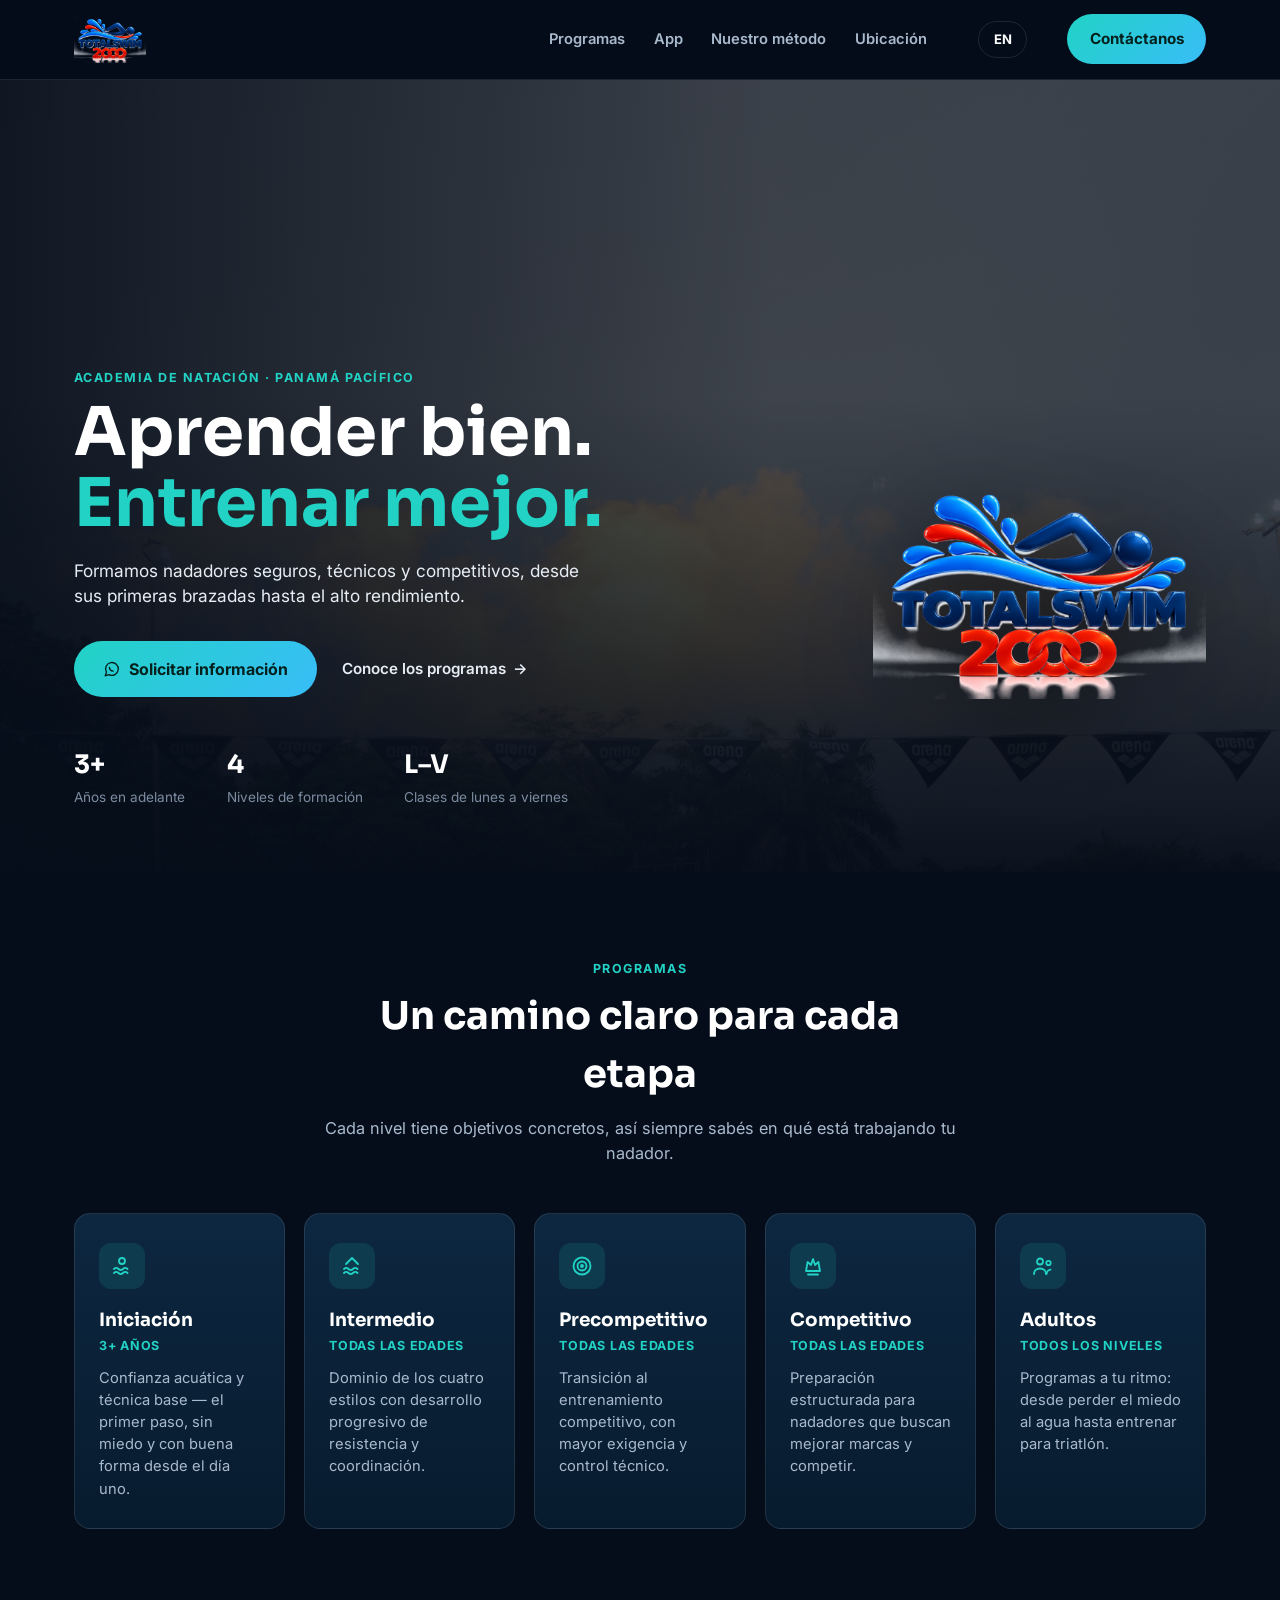
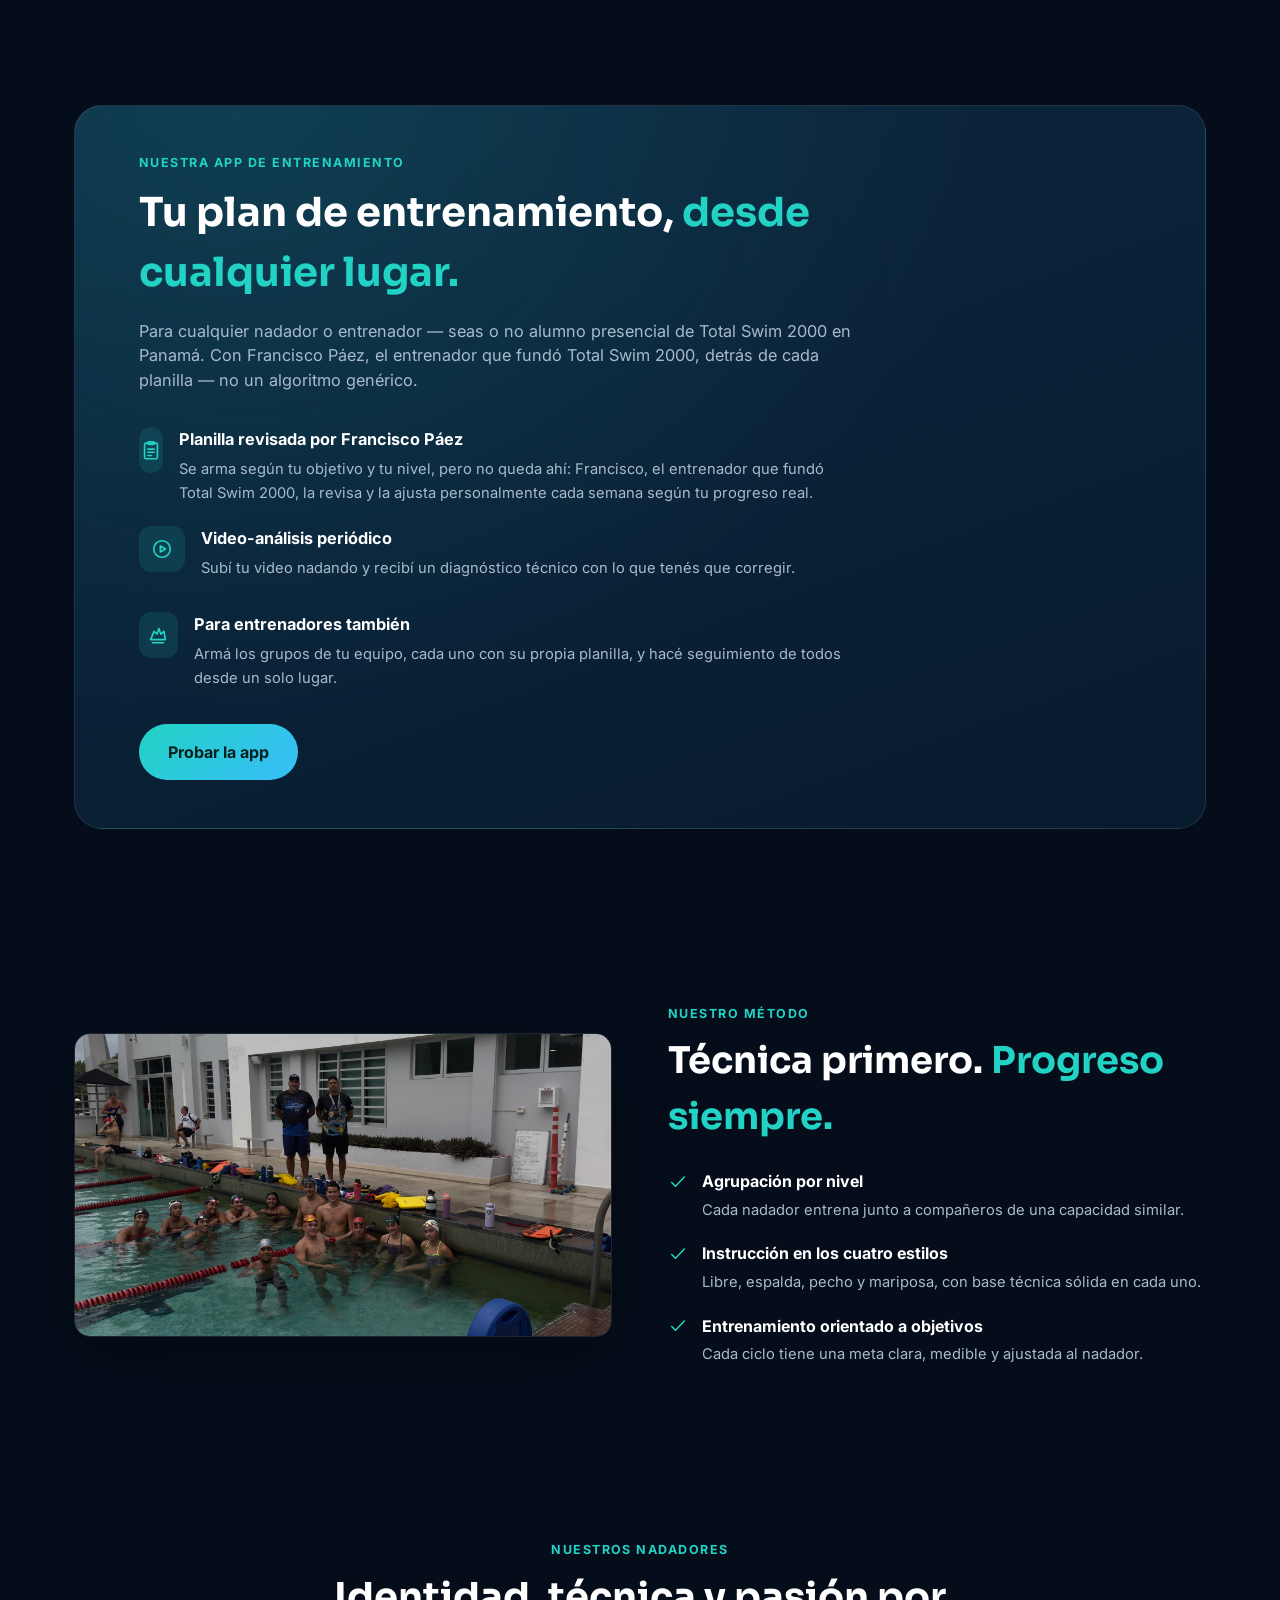
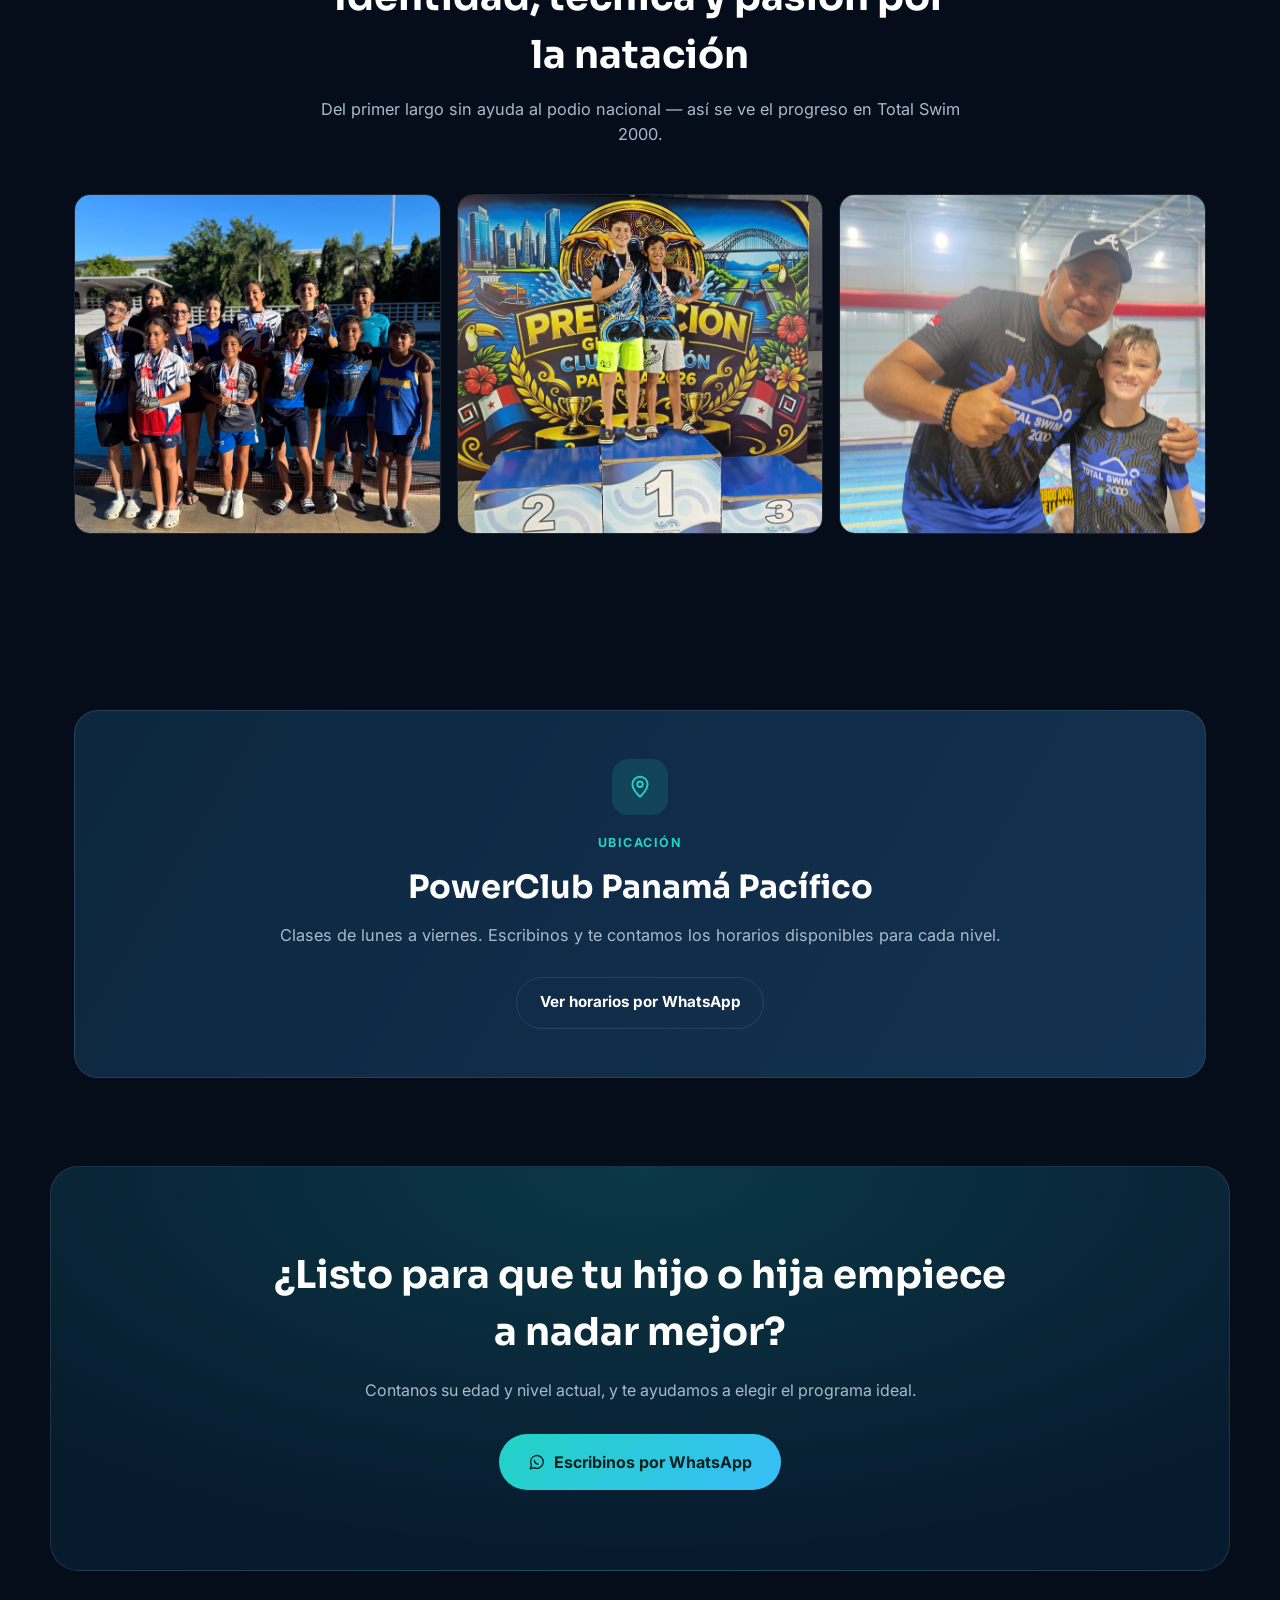
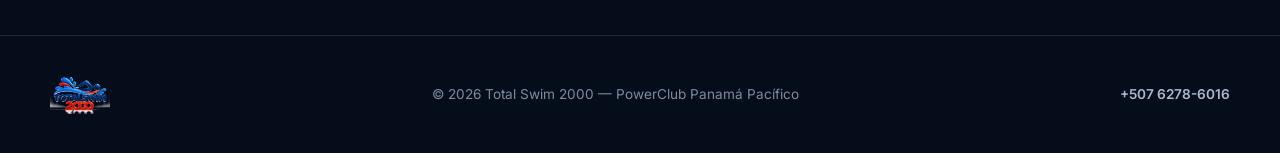
==== index.html @ 99db6611 "Add an English version at /en with a language switcher Full translation of the landing page, sharing" ====
<!DOCTYPE html>
<html lang="es">
<head>
<meta charset="UTF-8">
<meta name="viewport" content="width=device-width, initial-scale=1, viewport-fit=cover">
<title>Total Swim 2000 · Academia de Natación · Panamá Pacífico</title>
<meta name="description" content="Formamos nadadores seguros, técnicos y competitivos, desde sus primeras brazadas hasta el alto rendimiento. Clases de lunes a viernes en PowerClub Panamá Pacífico.">
<meta name="theme-color" content="#071B2E">

<meta property="og:type" content="website">
<meta property="og:site_name" content="Total Swim 2000">
<meta property="og:url" content="https://totalswim2000.com/">
<meta property="og:title" content="Total Swim 2000 · Academia de Natación">
<meta property="og:description" content="Formamos nadadores seguros, técnicos y competitivos, desde sus primeras brazadas hasta el alto rendimiento.">
<meta property="og:image" content="https://totalswim2000.com/assets/photos/team-training.jpg">
<meta name="twitter:card" content="summary_large_image">
<meta name="twitter:title" content="Total Swim 2000 · Academia de Natación">
<meta name="twitter:description" content="Formamos nadadores seguros, técnicos y competitivos, desde sus primeras brazadas hasta el alto rendimiento.">
<meta name="twitter:image" content="https://totalswim2000.com/assets/photos/team-training.jpg">

<link rel="preconnect" href="https://fonts.googleapis.com">
<link rel="preconnect" href="https://fonts.gstatic.com" crossorigin>
<link href="https://fonts.googleapis.com/css2?family=Inter:wght@400;500;600;700;800&family=Sora:wght@600;700;800&display=swap" rel="stylesheet">
<link rel="stylesheet" href="css/styles.css">
</head>
<body>

<header class="topbar">
  <div class="topbar-inner">
    <a href="#top" class="brand">
      <img src="assets/logo.png" alt="Total Swim 2000" class="brand-logo">
    </a>
    <nav class="nav-links">
      <a href="#programas">Programas</a>
      <a href="#app">App</a>
      <a href="#metodo">Nuestro método</a>
      <a href="#ubicacion">Ubicación</a>
    </nav>
    <a class="btn btn-outline lang-switch" href="en/index.html">EN</a>
    <a class="btn btn-accent nav-cta" href="https://wa.me/50762786016?text=Hola%2C%20quiero%20informaci%C3%B3n%20sobre%20Total%20Swim%202000" target="_blank" rel="noopener">Contáctanos</a>
    <button class="hamburger" id="btn-hamburger" aria-label="Abrir menú" aria-expanded="false">
      <span></span><span></span><span></span>
    </button>
  </div>
  <nav class="nav-mobile" id="nav-mobile">
    <a href="#programas">Programas</a>
    <a href="#app">App</a>
    <a href="#metodo">Nuestro método</a>
    <a href="#ubicacion">Ubicación</a>
    <a href="en/index.html">Read in English</a>
    <a class="btn btn-accent" href="https://wa.me/50762786016?text=Hola%2C%20quiero%20informaci%C3%B3n%20sobre%20Total%20Swim%202000" target="_blank" rel="noopener">Contáctanos</a>
  </nav>
</header>

<main id="top">

  <section class="hero">
    <div class="hero-media" style="background-image:url('assets/photos/hero-pool.jpg')"></div>
    <div class="hero-scrim"></div>
    <div class="hero-content">
      <div class="hero-text">
        <p class="eyebrow">Academia de natación · Panamá Pacífico</p>
        <h1>Aprender bien. <span>Entrenar mejor.</span></h1>
        <p class="hero-sub">Formamos nadadores seguros, técnicos y competitivos, desde sus primeras brazadas hasta el alto rendimiento.</p>
        <div class="hero-actions">
          <a class="btn btn-accent btn-lg" href="https://wa.me/50762786016?text=Hola%2C%20quiero%20informaci%C3%B3n%20sobre%20Total%20Swim%202000" target="_blank" rel="noopener">
            <svg width="18" height="18" viewBox="0 0 24 24" fill="none" stroke="currentColor" stroke-width="1.8" stroke-linecap="round" stroke-linejoin="round"><path d="M3 21l1.6-4.8A8.5 8.5 0 1 1 8 19.4Z"/><path d="M8.5 9.8c.3 2.6 2.4 4.7 5 5"/></svg>
            Solicitar información
          </a>
          <a class="link-arrow" href="#programas">Conoce los programas <span aria-hidden="true">→</span></a>
        </div>
        <div class="hero-stats">
          <div><strong>3+</strong><span>Años en adelante</span></div>
          <div><strong>4</strong><span>Niveles de formación</span></div>
          <div><strong>L–V</strong><span>Clases de lunes a viernes</span></div>
        </div>
      </div>
      <div class="hero-logo">
        <img src="assets/logo.png" alt="Total Swim 2000">
      </div>
    </div>
  </section>

  <section class="section" id="programas">
    <div class="section-head">
      <p class="eyebrow">Programas</p>
      <h2>Un camino claro para cada etapa</h2>
      <p class="section-sub">Cada nivel tiene objetivos concretos, así siempre sabés en qué está trabajando tu nadador.</p>
    </div>
    <div class="programs-grid">
      <article class="program-card">
        <div class="program-icon">
          <svg width="24" height="24" viewBox="0 0 24 24" fill="none" stroke="currentColor" stroke-width="1.8" stroke-linecap="round" stroke-linejoin="round"><path d="M12 21C7 17 4 13.5 4 9.5a4.5 4.5 0 0 1 8-2.8A4.5 4.5 0 0 1 20 9.5c0 4-3 7.5-8 11.5Z" opacity=".0"/><path d="M4 15c1.5-1.5 3-1.5 4.5 0s3 1.5 4.5 0 3-1.5 4.5 0"/><path d="M4 19c1.5-1.5 3-1.5 4.5 0s3 1.5 4.5 0 3-1.5 4.5 0"/><circle cx="12" cy="7" r="3"/></svg>
        </div>
        <h3>Iniciación</h3>
        <p class="program-age">3+ años</p>
        <p>Confianza acuática y técnica base — el primer paso, sin miedo y con buena forma desde el día uno.</p>
      </article>
      <article class="program-card">
        <div class="program-icon">
          <svg width="24" height="24" viewBox="0 0 24 24" fill="none" stroke="currentColor" stroke-width="1.8" stroke-linecap="round" stroke-linejoin="round"><path d="M4 15c1.5-1.5 3-1.5 4.5 0s3 1.5 4.5 0 3-1.5 4.5 0"/><path d="M4 19c1.5-1.5 3-1.5 4.5 0s3 1.5 4.5 0 3-1.5 4.5 0"/><path d="M7 9l3-4 3 4M13 9l3-4 3 4" opacity=".0"/><path d="M6 10l6-6 6 6"/></svg>
        </div>
        <h3>Intermedio</h3>
        <p class="program-age">Todas las edades</p>
        <p>Dominio de los cuatro estilos con desarrollo progresivo de resistencia y coordinación.</p>
      </article>
      <article class="program-card">
        <div class="program-icon">
          <svg width="24" height="24" viewBox="0 0 24 24" fill="none" stroke="currentColor" stroke-width="1.8" stroke-linecap="round" stroke-linejoin="round"><circle cx="12" cy="12" r="8.5"/><circle cx="12" cy="12" r="4.5"/><circle cx="12" cy="12" r="1"/></svg>
        </div>
        <h3>Precompetitivo</h3>
        <p class="program-age">Todas las edades</p>
        <p>Transición al entrenamiento competitivo, con mayor exigencia y control técnico.</p>
      </article>
      <article class="program-card">
        <div class="program-icon">
          <svg width="24" height="24" viewBox="0 0 24 24" fill="none" stroke="currentColor" stroke-width="1.8" stroke-linecap="round" stroke-linejoin="round"><path d="M5 17h14l-1.6-9-3.4 3-2-6-2 6-3.4-3Z"/><path d="M7 20.5h10"/></svg>
        </div>
        <h3>Competitivo</h3>
        <p class="program-age">Todas las edades</p>
        <p>Preparación estructurada para nadadores que buscan mejorar marcas y competir.</p>
      </article>
      <article class="program-card">
        <div class="program-icon">
          <svg width="24" height="24" viewBox="0 0 24 24" fill="none" stroke="currentColor" stroke-width="1.8" stroke-linecap="round" stroke-linejoin="round"><circle cx="9" cy="7.5" r="3"/><path d="M3 20c0-3.3 2.7-5.5 6-5.5s6 2.2 6 5.5"/><circle cx="17.5" cy="9" r="2.2"/><path d="M15.6 20c.2-2.4 1.7-4 3.9-4.3"/></svg>
        </div>
        <h3>Adultos</h3>
        <p class="program-age">Todos los niveles</p>
        <p>Programas a tu ritmo: desde perder el miedo al agua hasta entrenar para triatlón.</p>
      </article>
    </div>
  </section>

  <section class="section" id="app">
    <div class="app-promo-box">
      <div class="app-promo-copy">
        <p class="eyebrow">Nuestra app de entrenamiento</p>
        <h2>Tu plan de entrenamiento, <span>desde cualquier lugar.</span></h2>
        <p class="section-sub app-promo-sub">Para cualquier nadador o entrenador — seas o no alumno presencial de Total Swim 2000 en Panamá. Con Francisco Páez, el entrenador que fundó Total Swim 2000, detrás de cada planilla — no un algoritmo genérico.</p>
        <ul class="app-features">
          <li>
            <div class="program-icon">
              <svg width="22" height="22" viewBox="0 0 24 24" fill="none" stroke="currentColor" stroke-width="1.8" stroke-linecap="round" stroke-linejoin="round"><rect x="5" y="4.5" width="14" height="17" rx="1.6"/><rect x="8.5" y="3" width="7" height="3" rx="1"/><path d="M8.5 11h7M8.5 14.5h7M8.5 18h4"/></svg>
            </div>
            <div><strong>Planilla revisada por Francisco Páez</strong><span>Se arma según tu objetivo y tu nivel, pero no queda ahí: Francisco, el entrenador que fundó Total Swim 2000, la revisa y la ajusta personalmente cada semana según tu progreso real.</span></div>
          </li>
          <li>
            <div class="program-icon">
              <svg width="22" height="22" viewBox="0 0 24 24" fill="none" stroke="currentColor" stroke-width="1.8" stroke-linecap="round" stroke-linejoin="round"><circle cx="12" cy="12" r="9"/><path d="M10.2 8.7v6.6l5.6-3.3z"/></svg>
            </div>
            <div><strong>Video-análisis periódico</strong><span>Subí tu video nadando y recibí un diagnóstico técnico con lo que tenés que corregir.</span></div>
          </li>
          <li>
            <div class="program-icon">
              <svg width="22" height="22" viewBox="0 0 24 24" fill="none" stroke="currentColor" stroke-width="1.8" stroke-linecap="round" stroke-linejoin="round"><path d="M4 17h16l-1.6-9-3.4 3-2-6-2 6-3.4-3Z"/><path d="M6 20.5h12"/></svg>
            </div>
            <div><strong>Para entrenadores también</strong><span>Armá los grupos de tu equipo, cada uno con su propia planilla, y hacé seguimiento de todos desde un solo lugar.</span></div>
          </li>
        </ul>
        <a class="btn btn-accent btn-lg" href="https://totalswim2000.com" target="_blank" rel="noopener">Probar la app</a>
      </div>
    </div>
  </section>

  <section class="section method" id="metodo">
    <div class="method-photo">
      <img src="assets/photos/team-training.jpg" alt="Entrenadores y nadadores de Total Swim 2000 en la piscina" loading="lazy">
    </div>
    <div class="method-copy">
      <p class="eyebrow">Nuestro método</p>
      <h2>Técnica primero. <span>Progreso siempre.</span></h2>
      <ul class="method-list">
        <li>
          <svg width="20" height="20" viewBox="0 0 24 24" fill="none" stroke="currentColor" stroke-width="1.8" stroke-linecap="round" stroke-linejoin="round"><path d="M4.5 12.5 9 17l10.5-11"/></svg>
          <div><strong>Agrupación por nivel</strong><span>Cada nadador entrena junto a compañeros de una capacidad similar.</span></div>
        </li>
        <li>
          <svg width="20" height="20" viewBox="0 0 24 24" fill="none" stroke="currentColor" stroke-width="1.8" stroke-linecap="round" stroke-linejoin="round"><path d="M4.5 12.5 9 17l10.5-11"/></svg>
          <div><strong>Instrucción en los cuatro estilos</strong><span>Libre, espalda, pecho y mariposa, con base técnica sólida en cada uno.</span></div>
        </li>
        <li>
          <svg width="20" height="20" viewBox="0 0 24 24" fill="none" stroke="currentColor" stroke-width="1.8" stroke-linecap="round" stroke-linejoin="round"><path d="M4.5 12.5 9 17l10.5-11"/></svg>
          <div><strong>Entrenamiento orientado a objetivos</strong><span>Cada ciclo tiene una meta clara, medible y ajustada al nadador.</span></div>
        </li>
      </ul>
    </div>
  </section>

  <section class="section achievements">
    <div class="section-head">
      <p class="eyebrow">Nuestros nadadores</p>
      <h2>Identidad, técnica y pasión por la natación</h2>
      <p class="section-sub">Del primer largo sin ayuda al podio nacional — así se ve el progreso en Total Swim 2000.</p>
    </div>
    <div class="achv-grid">
      <img src="assets/photos/achievement-nacional2025.jpg" alt="Nadador de Total Swim 2000 con medallas del Campeonato Nacional de Natación 2025" loading="lazy">
      <img src="assets/photos/podium-panama2026.jpg" alt="Nadadores con medallas en Campeonato de Panamá 2026" loading="lazy">
      <img src="assets/photos/coach-swimmer.jpg" alt="Entrenador de Total Swim 2000 con un nadador" loading="lazy">
    </div>
  </section>

  <section class="section location" id="ubicacion">
    <div class="location-box">
      <div class="location-icon">
        <svg width="26" height="26" viewBox="0 0 24 24" fill="none" stroke="currentColor" stroke-width="1.8" stroke-linecap="round" stroke-linejoin="round"><path d="M12 21S5 14.4 5 9.5a7 7 0 0 1 14 0C19 14.4 12 21 12 21Z"/><circle cx="12" cy="9.5" r="2.5"/></svg>
      </div>
      <div>
        <p class="eyebrow">Ubicación</p>
        <h2>PowerClub Panamá Pacífico</h2>
        <p class="section-sub">Clases de lunes a viernes. Escribinos y te contamos los horarios disponibles para cada nivel.</p>
      </div>
      <a class="btn btn-outline" href="https://wa.me/50762786016?text=Hola%2C%20quiero%20informaci%C3%B3n%20sobre%20los%20horarios" target="_blank" rel="noopener">Ver horarios por WhatsApp</a>
    </div>
  </section>

  <section class="cta-band">
    <h2>¿Listo para que tu hijo o hija empiece a nadar mejor?</h2>
    <p>Contanos su edad y nivel actual, y te ayudamos a elegir el programa ideal.</p>
    <a class="btn btn-accent btn-lg" href="https://wa.me/50762786016?text=Hola%2C%20quiero%20informaci%C3%B3n%20sobre%20Total%20Swim%202000" target="_blank" rel="noopener">
      <svg width="18" height="18" viewBox="0 0 24 24" fill="none" stroke="currentColor" stroke-width="1.8" stroke-linecap="round" stroke-linejoin="round"><path d="M3 21l1.6-4.8A8.5 8.5 0 1 1 8 19.4Z"/><path d="M8.5 9.8c.3 2.6 2.4 4.7 5 5"/></svg>
      Escribinos por WhatsApp
    </a>
  </section>

</main>

<footer class="site-footer">
  <div class="footer-inner">
    <img src="assets/logo.png" alt="Total Swim 2000" class="brand-logo footer-logo">
    <p>© 2026 Total Swim 2000 — PowerClub Panamá Pacífico</p>
    <a href="https://wa.me/50762786016" target="_blank" rel="noopener">+507 6278-6016</a>
  </div>
</footer>

<script src="js/app.js"></script>
</body>
</html>
---- css/styles.css ----
:root {
  --navy-950: #050d1a;
  --navy-900: #071b2e;
  --navy-800: #0d2740;
  --navy-700: #133150;
  --ink-0: #ffffff;
  --ink-1: #e7edf5;
  --ink-2: #a9bacd;
  --ink-3: #7c8ca0;
  --accent: #22d3c5;
  --accent-2: #38bdf8;
  --accent-ink: #04211e;
  --border: rgba(255,255,255,.10);
  --radius: 16px;
  --radius-pill: 999px;
  --shadow: 0 20px 50px -20px rgba(0,0,0,.5);
  --font-display: 'Sora', Inter, sans-serif;
  --font-body: 'Inter', sans-serif;
}

* { box-sizing: border-box; }
html { scroll-behavior: smooth; }
body {
  margin: 0;
  background: var(--navy-950);
  color: var(--ink-1);
  font-family: var(--font-body);
  line-height: 1.5;
  -webkit-font-smoothing: antialiased;
}
h1, h2, h3 { font-family: var(--font-display); color: var(--ink-0); margin: 0; }
p { margin: 0; }
a { text-decoration: none; }
img { max-width: 100%; display: block; }
ul { margin: 0; padding: 0; list-style: none; }

.eyebrow {
  text-transform: uppercase;
  letter-spacing: .12em;
  font-size: .78rem;
  font-weight: 700;
  color: var(--accent);
  margin: 0 0 .6rem;
}

/* Buttons */
.btn {
  display: inline-flex; align-items: center; gap: .5rem;
  padding: .85rem 1.4rem; border-radius: var(--radius-pill);
  font-weight: 700; font-size: .95rem; border: none; cursor: pointer;
  transition: transform .15s ease, box-shadow .15s ease, background .15s ease;
}
.btn-accent { background: linear-gradient(135deg, var(--accent), var(--accent-2)); color: var(--accent-ink); }
.btn-accent:hover { transform: translateY(-2px); box-shadow: 0 12px 24px -8px rgba(34,211,197,.45); }
.btn-outline { background: transparent; color: var(--ink-0); border: 1.5px solid var(--border); }
.btn-outline:hover { border-color: var(--accent); color: var(--accent); }
.btn-lg { padding: 1rem 1.8rem; font-size: 1rem; }
.link-arrow { color: var(--ink-1); font-weight: 600; font-size: .95rem; display: inline-flex; align-items: center; gap: .4rem; }
.link-arrow:hover { color: var(--accent); }

/* Topbar */
.topbar {
  position: sticky; top: 0; z-index: 50;
  background: rgba(5,13,26,.78);
  backdrop-filter: blur(10px);
  border-bottom: 1px solid var(--border);
}
.topbar-inner {
  max-width: 1180px; margin: 0 auto; padding: .9rem 1.5rem;
  display: flex; align-items: center; gap: 2rem;
}
.brand { display: flex; align-items: center; color: var(--ink-0); }
.brand-logo { height: 48px; width: auto; }
.footer-logo { height: 40px; }
.nav-links { display: flex; gap: 1.8rem; margin-left: auto; }
.nav-links a { color: var(--ink-2); font-weight: 600; font-size: .92rem; }
.nav-links a:hover { color: var(--ink-0); }
.nav-cta { margin-left: .5rem; }
.lang-switch { padding: .5rem .9rem; font-size: .82rem; margin-left: 1.2rem; }
.hamburger {
  display: none; flex-direction: column; justify-content: center; gap: 5px;
  width: 40px; height: 40px; border-radius: 10px; border: 1px solid var(--border);
  background: transparent; cursor: pointer; margin-left: auto;
}
.hamburger span { display: block; width: 18px; height: 2px; background: var(--ink-0); margin: 0 auto; transition: transform .2s ease, opacity .2s ease; }
.nav-mobile { display: none; flex-direction: column; gap: 1rem; padding: 0 1.5rem 1.2rem; }
.nav-mobile a { color: var(--ink-1); font-weight: 600; padding: .3rem 0; }
.nav-mobile .btn { width: fit-content; margin-top: .4rem; }

@media (max-width: 860px) {
  .nav-links, .nav-cta, .lang-switch { display: none; }
  .hamburger { display: flex; }
  .nav-mobile.open { display: flex; }
}

/* Hero */
.hero { position: relative; min-height: 88vh; display: flex; align-items: flex-end; overflow: hidden; }
.hero-media {
  position: absolute; inset: 0; background-size: cover; background-position: center 30%;
}
.hero-scrim {
  position: absolute; inset: 0;
  background: linear-gradient(180deg, rgba(5,13,26,.55) 0%, rgba(5,13,26,.55) 40%, rgba(5,13,26,.96) 100%),
              linear-gradient(90deg, rgba(5,13,26,.85) 0%, rgba(5,13,26,.25) 60%);
}
.hero-content {
  position: relative; max-width: 1180px; margin: 0 auto; padding: 6rem 1.5rem 4rem; width: 100%;
  display: flex; align-items: center; justify-content: space-between; gap: 2.5rem;
}
.hero-text { flex: 1 1 560px; min-width: 0; }
.hero-logo { flex: 0 0 auto; }
.hero-logo img { width: clamp(220px, 26vw, 400px); height: auto; filter: drop-shadow(0 20px 40px rgba(0,0,0,.45)); }
.hero h1 { font-size: clamp(2.4rem, 5.5vw, 4.2rem); line-height: 1.05; max-width: 16ch; }
.hero h1 span { color: var(--accent); }
.hero-sub { margin-top: 1.2rem; max-width: 46ch; color: var(--ink-1); font-size: 1.08rem; }
.hero-actions { display: flex; align-items: center; gap: 1.6rem; flex-wrap: wrap; margin-top: 2rem; }
.hero-stats { display: flex; gap: 2.6rem; margin-top: 3rem; flex-wrap: wrap; }
.hero-stats strong { display: block; font-family: var(--font-display); font-size: 1.6rem; color: var(--ink-0); }
.hero-stats span { color: var(--ink-3); font-size: .85rem; }

/* Sections */
.section { max-width: 1180px; margin: 0 auto; padding: 5.5rem 1.5rem; }
.section-head { max-width: 640px; margin: 0 auto 3rem; text-align: center; }
.section-head h2 { font-size: clamp(1.7rem, 3vw, 2.4rem); }
.section-sub { color: var(--ink-2); margin-top: .8rem; font-size: 1.02rem; }

/* Programs */
.programs-grid { display: grid; grid-template-columns: repeat(auto-fit, minmax(210px, 1fr)); gap: 1.2rem; }
.program-card {
  background: linear-gradient(180deg, var(--navy-800), var(--navy-900));
  border: 1px solid var(--border); border-radius: var(--radius);
  padding: 1.8rem 1.5rem; transition: transform .18s ease, border-color .18s ease;
}
.program-card:hover { transform: translateY(-4px); border-color: rgba(34,211,197,.4); }
.program-icon {
  width: 46px; height: 46px; border-radius: 12px; display: flex; align-items: center; justify-content: center;
  background: rgba(34,211,197,.12); color: var(--accent); margin-bottom: 1.1rem;
}
.program-card h3 { font-size: 1.15rem; margin-bottom: .2rem; }
.program-age { color: var(--accent); font-size: .78rem; font-weight: 700; text-transform: uppercase; letter-spacing: .06em; margin-bottom: .7rem; }
.program-card p:last-child { color: var(--ink-2); font-size: .92rem; }

/* App promo */
.app-promo-box {
  background: radial-gradient(120% 160% at 15% 0%, rgba(34,211,197,.14), transparent 55%), linear-gradient(160deg, var(--navy-800), var(--navy-900));
  border: 1px solid var(--border); border-radius: 28px; padding: 3rem clamp(1.5rem, 5vw, 4rem);
}
.app-promo-copy { max-width: 720px; }
.app-promo-copy h2 { font-size: clamp(1.7rem, 3.4vw, 2.5rem); margin-bottom: 1rem; }
.app-promo-copy h2 span { color: var(--accent); }
.app-promo-sub { margin: 0 0 2.2rem; text-align: left; }
.app-features { display: flex; flex-direction: column; gap: 1.4rem; margin-bottom: 2.2rem; }
.app-features li { display: flex; gap: 1rem; align-items: flex-start; }
.app-features strong { display: block; color: var(--ink-0); font-size: 1.02rem; margin-bottom: .25rem; }
.app-features span { color: var(--ink-2); font-size: .92rem; }

/* Method */
.method { display: grid; grid-template-columns: 1fr 1fr; gap: 3.5rem; align-items: center; }
.method-photo img { border-radius: var(--radius); box-shadow: var(--shadow); border: 1px solid var(--border); }
.method-copy h2 { font-size: clamp(1.7rem, 3vw, 2.3rem); margin-bottom: 1.6rem; }
.method-copy h2 span { color: var(--accent); }
.method-list { display: flex; flex-direction: column; gap: 1.3rem; }
.method-list li { display: flex; gap: .9rem; align-items: flex-start; }
.method-list svg { color: var(--accent); flex: none; margin-top: .15rem; }
.method-list strong { display: block; color: var(--ink-0); font-size: 1rem; margin-bottom: .2rem; }
.method-list span { color: var(--ink-2); font-size: .92rem; }

@media (max-width: 860px) {
  .method { grid-template-columns: 1fr; gap: 2rem; }
  .method-photo { order: -1; }
}

/* Achievements */
.achv-grid { display: grid; grid-template-columns: repeat(3, 1fr); gap: 1rem; }
.achv-grid img { width: 100%; height: 340px; object-fit: cover; border-radius: var(--radius); border: 1px solid var(--border); }
@media (max-width: 780px) {
  .achv-grid { grid-template-columns: 1fr; }
  .achv-grid img { height: 260px; }
}

/* Location */
.location-box {
  background: linear-gradient(120deg, var(--navy-800), var(--navy-700));
  border: 1px solid var(--border); border-radius: 24px;
  padding: 3rem; display: flex; flex-direction: column; align-items: center; text-align: center; gap: 1.2rem;
}
.location-icon { width: 56px; height: 56px; border-radius: 16px; background: rgba(34,211,197,.14); color: var(--accent); display: flex; align-items: center; justify-content: center; }
.location-box h2 { font-size: clamp(1.5rem, 3vw, 2rem); margin-top: .3rem; }
.location-box .btn { margin-top: .6rem; }

/* CTA band */
.cta-band {
  text-align: center; padding: 5rem 1.5rem; margin: 0 1.5rem 4rem;
  background: radial-gradient(120% 160% at 50% 0%, rgba(34,211,197,.16), transparent 60%), var(--navy-900);
  border: 1px solid var(--border); border-radius: 28px; max-width: 1180px; margin-inline: auto;
}
.cta-band h2 { font-size: clamp(1.6rem, 3.4vw, 2.4rem); max-width: 26ch; margin: 0 auto; }
.cta-band p { color: var(--ink-2); margin-top: 1rem; }
.cta-band .btn { margin-top: 2rem; }

/* Footer */
.site-footer { border-top: 1px solid var(--border); padding: 2.4rem 1.5rem; }
.footer-inner {
  max-width: 1180px; margin: 0 auto; display: flex; align-items: center; justify-content: space-between;
  flex-wrap: wrap; gap: 1rem; color: var(--ink-3); font-size: .85rem;
}
.footer-inner a { color: var(--ink-2); font-weight: 600; }
.footer-inner a:hover { color: var(--accent); }

@media (max-width: 860px) {
  .hero-content { flex-direction: column; text-align: center; }
  .hero-logo { order: -1; }
  .hero-logo img { width: clamp(160px, 46vw, 260px); }
  .hero h1 { max-width: none; }
  .hero-sub { max-width: none; margin-inline: auto; }
  .hero-actions { justify-content: center; }
  .hero-stats { justify-content: center; }
}

@media (max-width: 600px) {
  .hero-actions { flex-direction: column; align-items: center; gap: 1rem; }
  .hero-stats { gap: 1.6rem; }
  .section { padding: 3.5rem 1.25rem; }
}
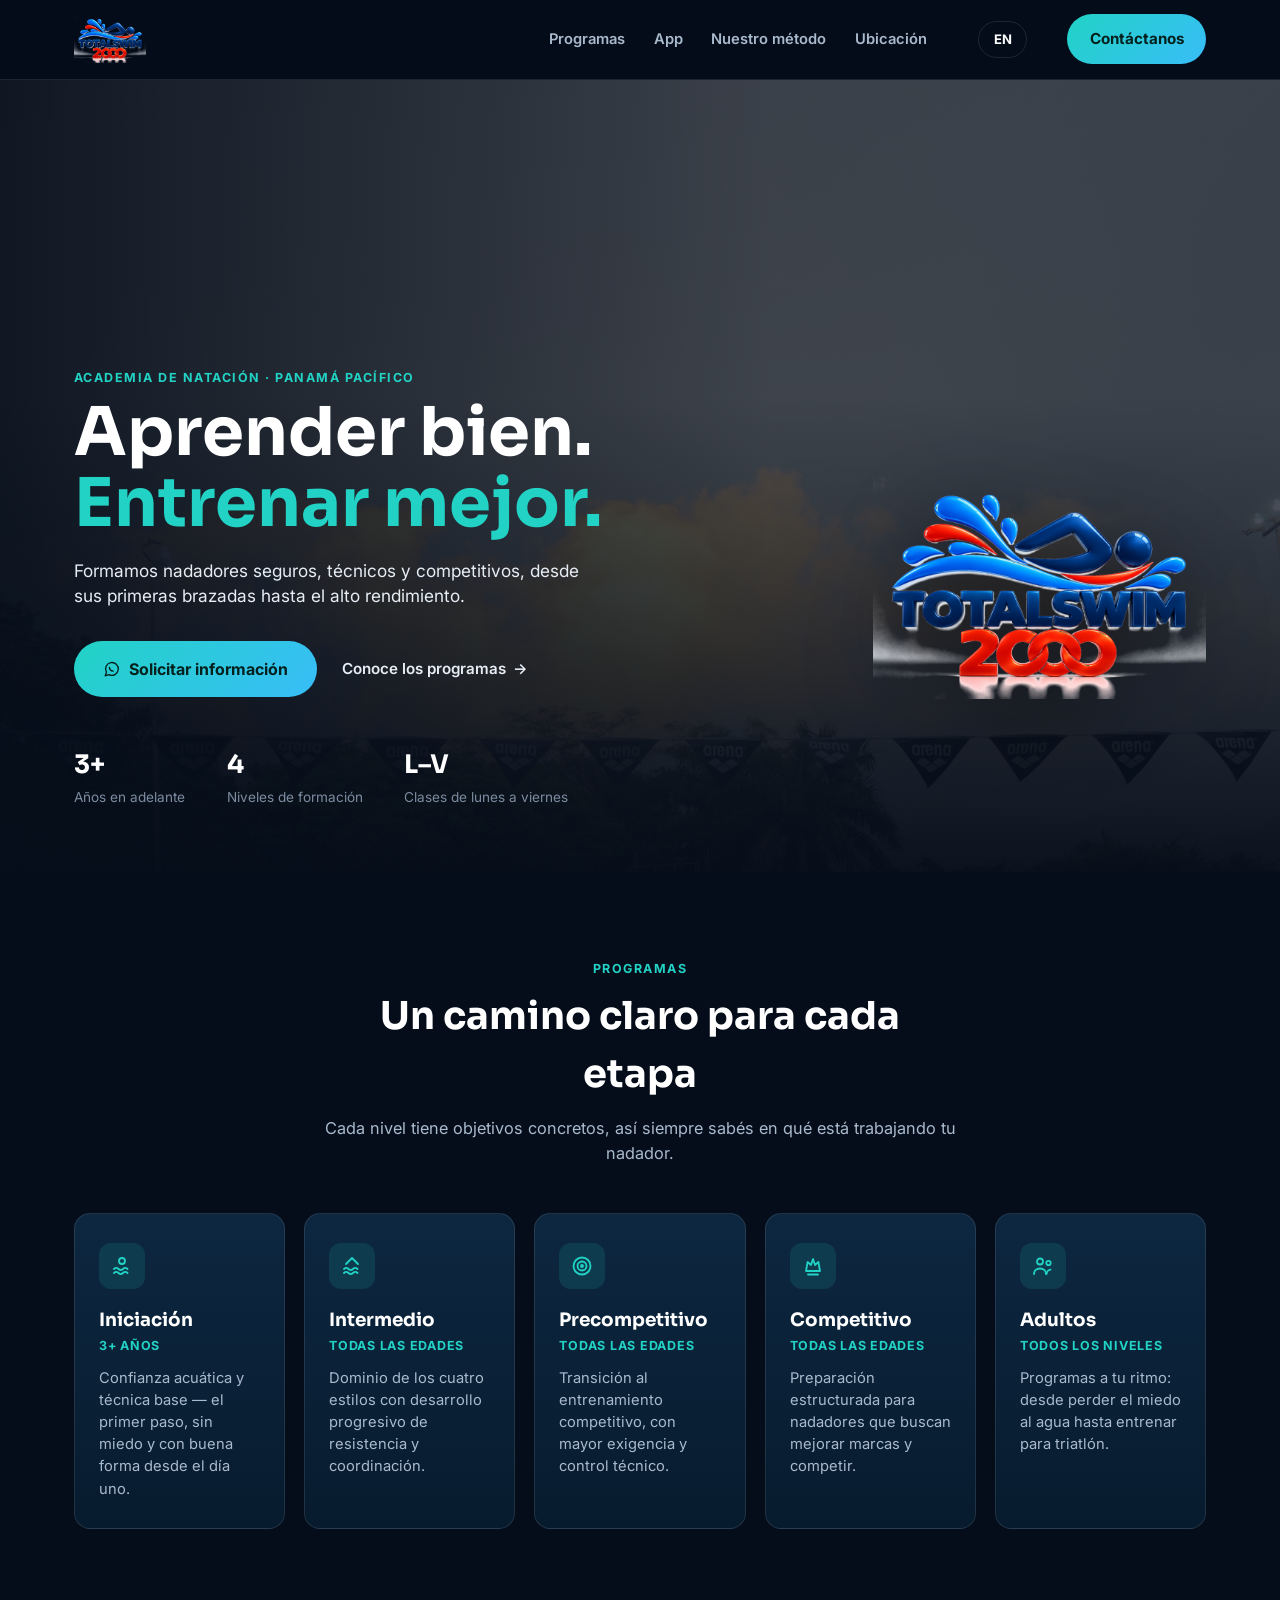
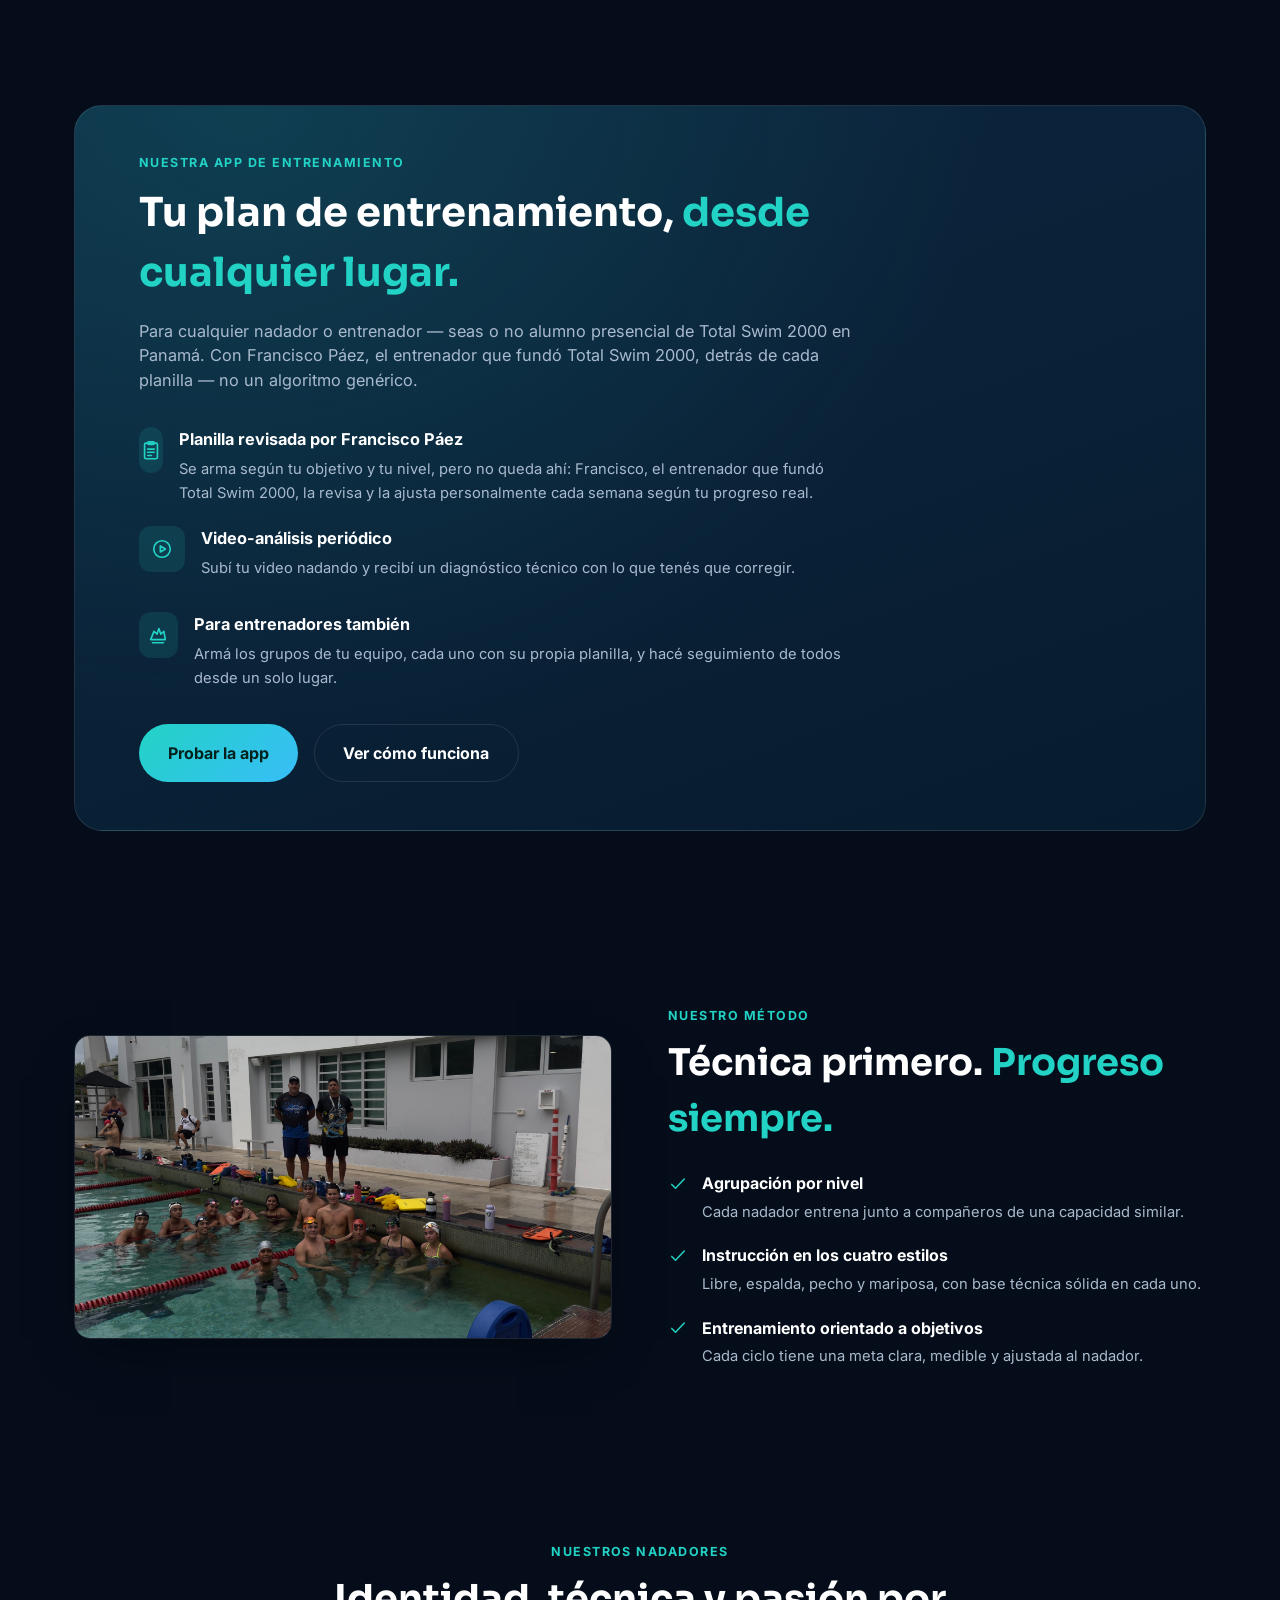
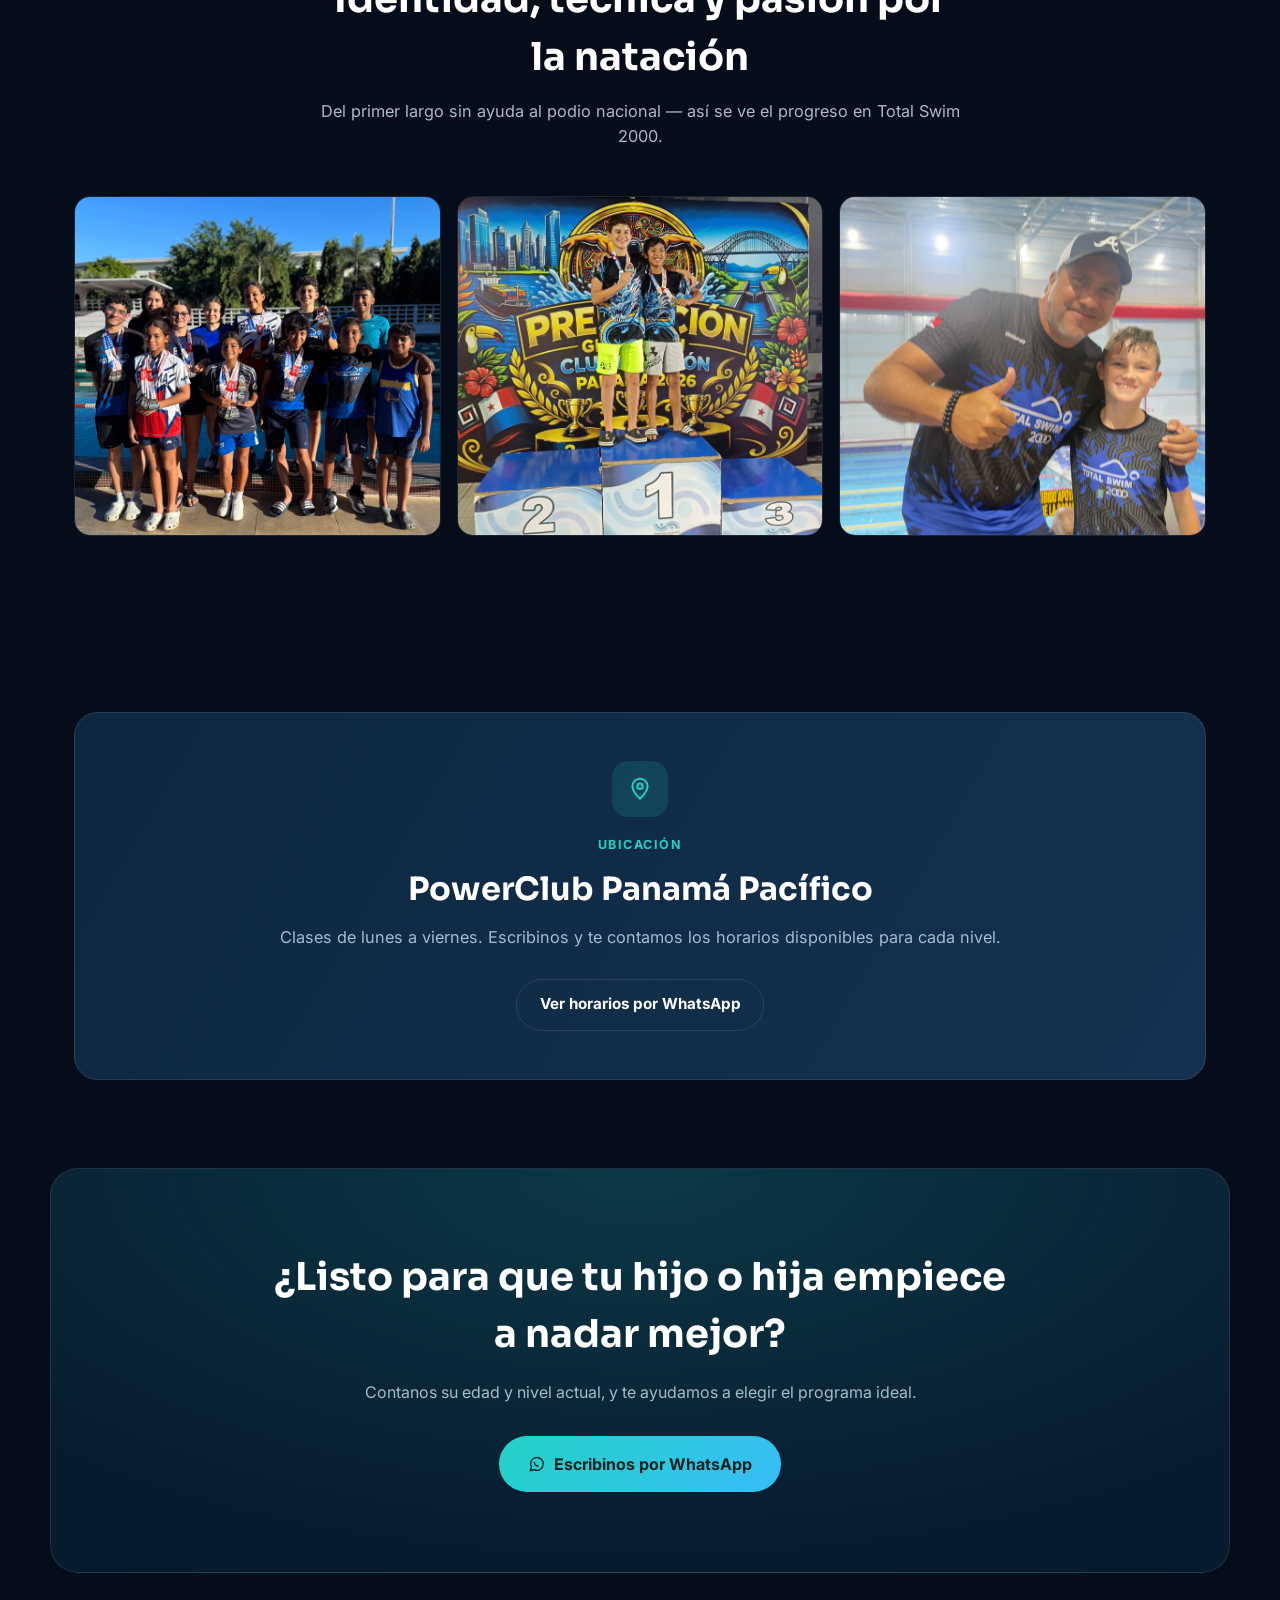
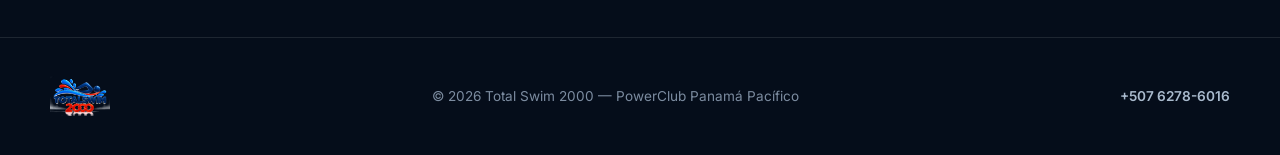
==== commit 23a4d498: "Add a "Ver cómo funciona" link next to the app CTA Points to the shared usage guide doc, so a potent" ====
--- a/index.html
+++ b/index.html
@@ -6,6 +6,12 @@
 <title>Total Swim 2000 · Academia de Natación · Panamá Pacífico</title>
 <meta name="description" content="Formamos nadadores seguros, técnicos y competitivos, desde sus primeras brazadas hasta el alto rendimiento. Clases de lunes a viernes en PowerClub Panamá Pacífico.">
 <meta name="theme-color" content="#071B2E">
+
+<link rel="icon" href="/favicon.ico" sizes="any">
+<link rel="icon" type="image/png" sizes="16x16" href="assets/favicon-16.png">
+<link rel="icon" type="image/png" sizes="32x32" href="assets/favicon-32.png">
+<link rel="icon" type="image/png" sizes="192x192" href="assets/favicon-192.png">
+<link rel="apple-touch-icon" sizes="180x180" href="assets/apple-touch-icon.png">
 
 <meta property="og:type" content="website">
 <meta property="og:site_name" content="Total Swim 2000">
@@ -157,7 +163,10 @@
             <div><strong>Para entrenadores también</strong><span>Armá los grupos de tu equipo, cada uno con su propia planilla, y hacé seguimiento de todos desde un solo lugar.</span></div>
           </li>
         </ul>
-        <a class="btn btn-accent btn-lg" href="https://totalswim2000.com" target="_blank" rel="noopener">Probar la app</a>
+        <div class="app-promo-actions">
+          <a class="btn btn-accent btn-lg" href="https://app.totalswim2000.com" target="_blank" rel="noopener">Probar la app</a>
+          <a class="btn btn-outline btn-lg" href="https://claude.ai/artifact/9fQPMPQ7ogerhgjXbEQewZ" target="_blank" rel="noopener">Ver cómo funciona</a>
+        </div>
       </div>
     </div>
   </section>
--- a/css/styles.css
+++ b/css/styles.css
@@ -153,6 +153,7 @@
 .app-features li { display: flex; gap: 1rem; align-items: flex-start; }
 .app-features strong { display: block; color: var(--ink-0); font-size: 1.02rem; margin-bottom: .25rem; }
 .app-features span { color: var(--ink-2); font-size: .92rem; }
+.app-promo-actions { display: flex; gap: 1rem; flex-wrap: wrap; }
 
 /* Method */
 .method { display: grid; grid-template-columns: 1fr 1fr; gap: 3.5rem; align-items: center; }
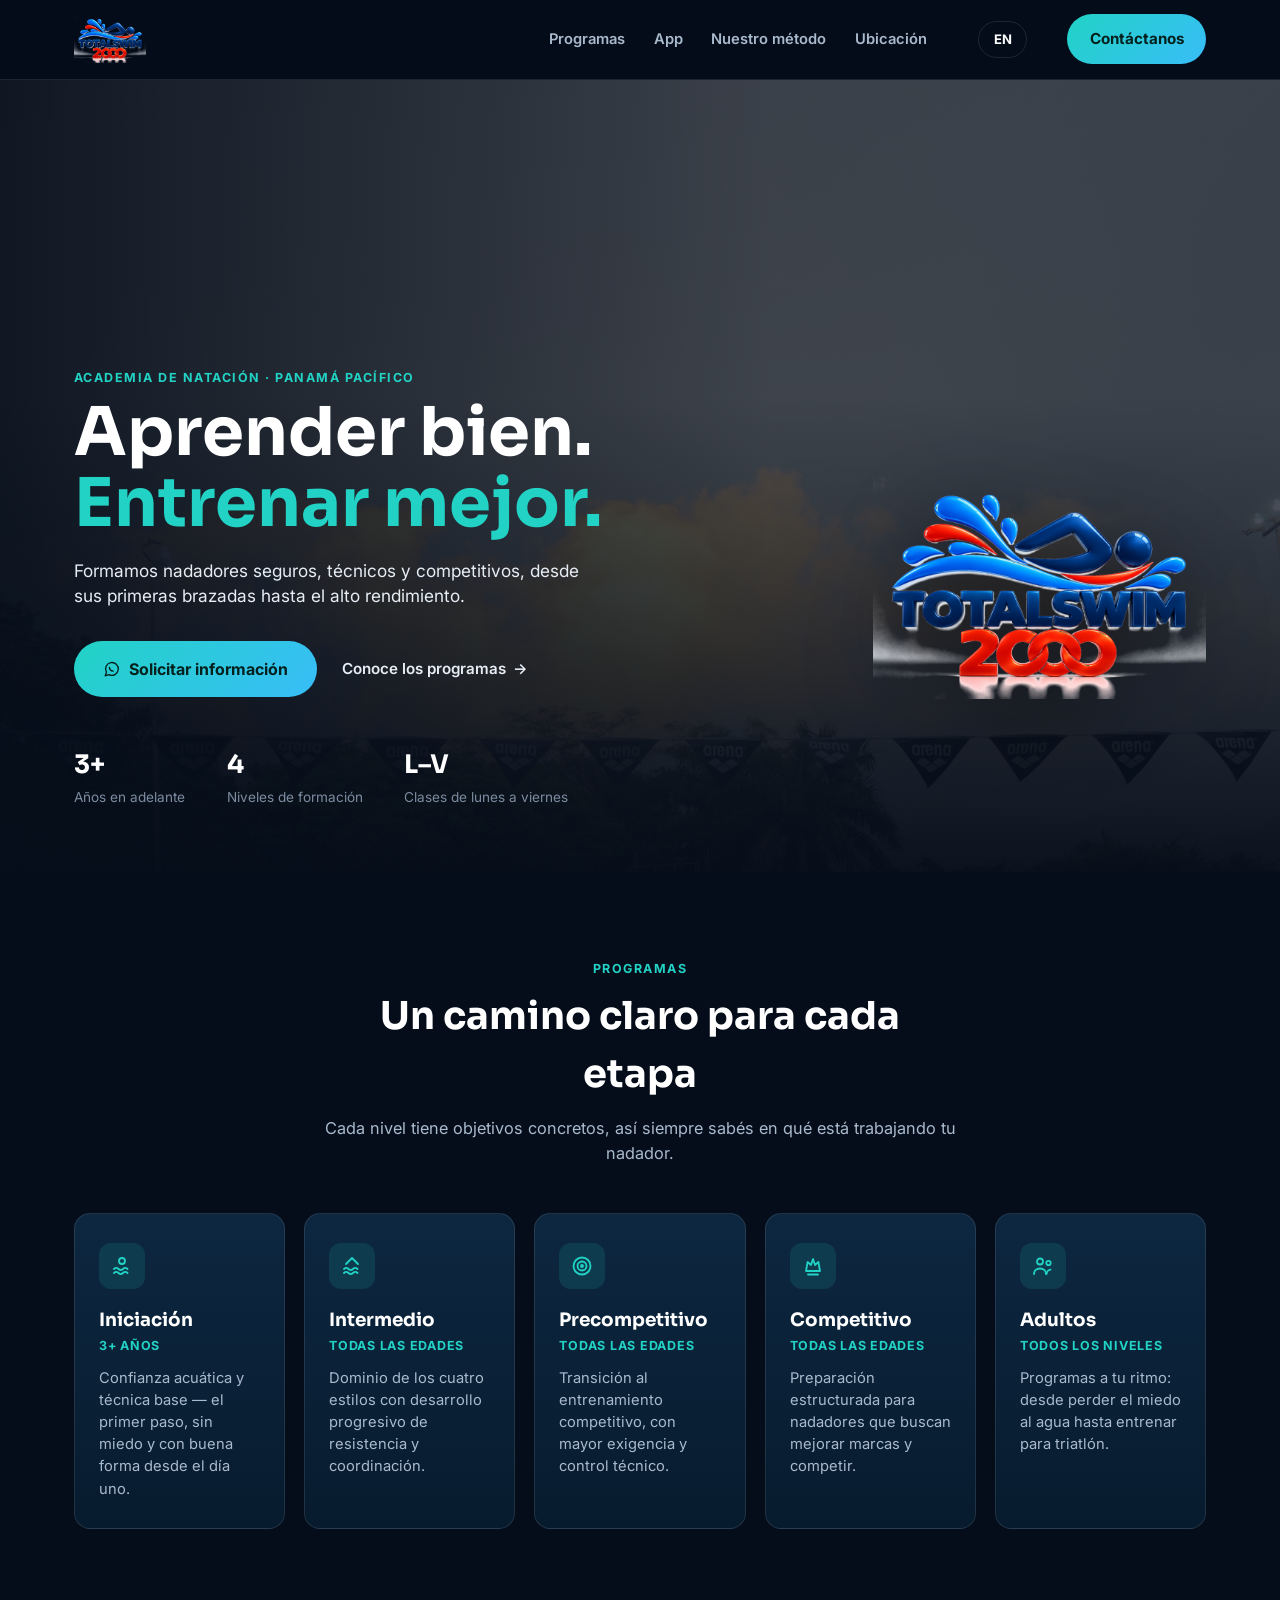
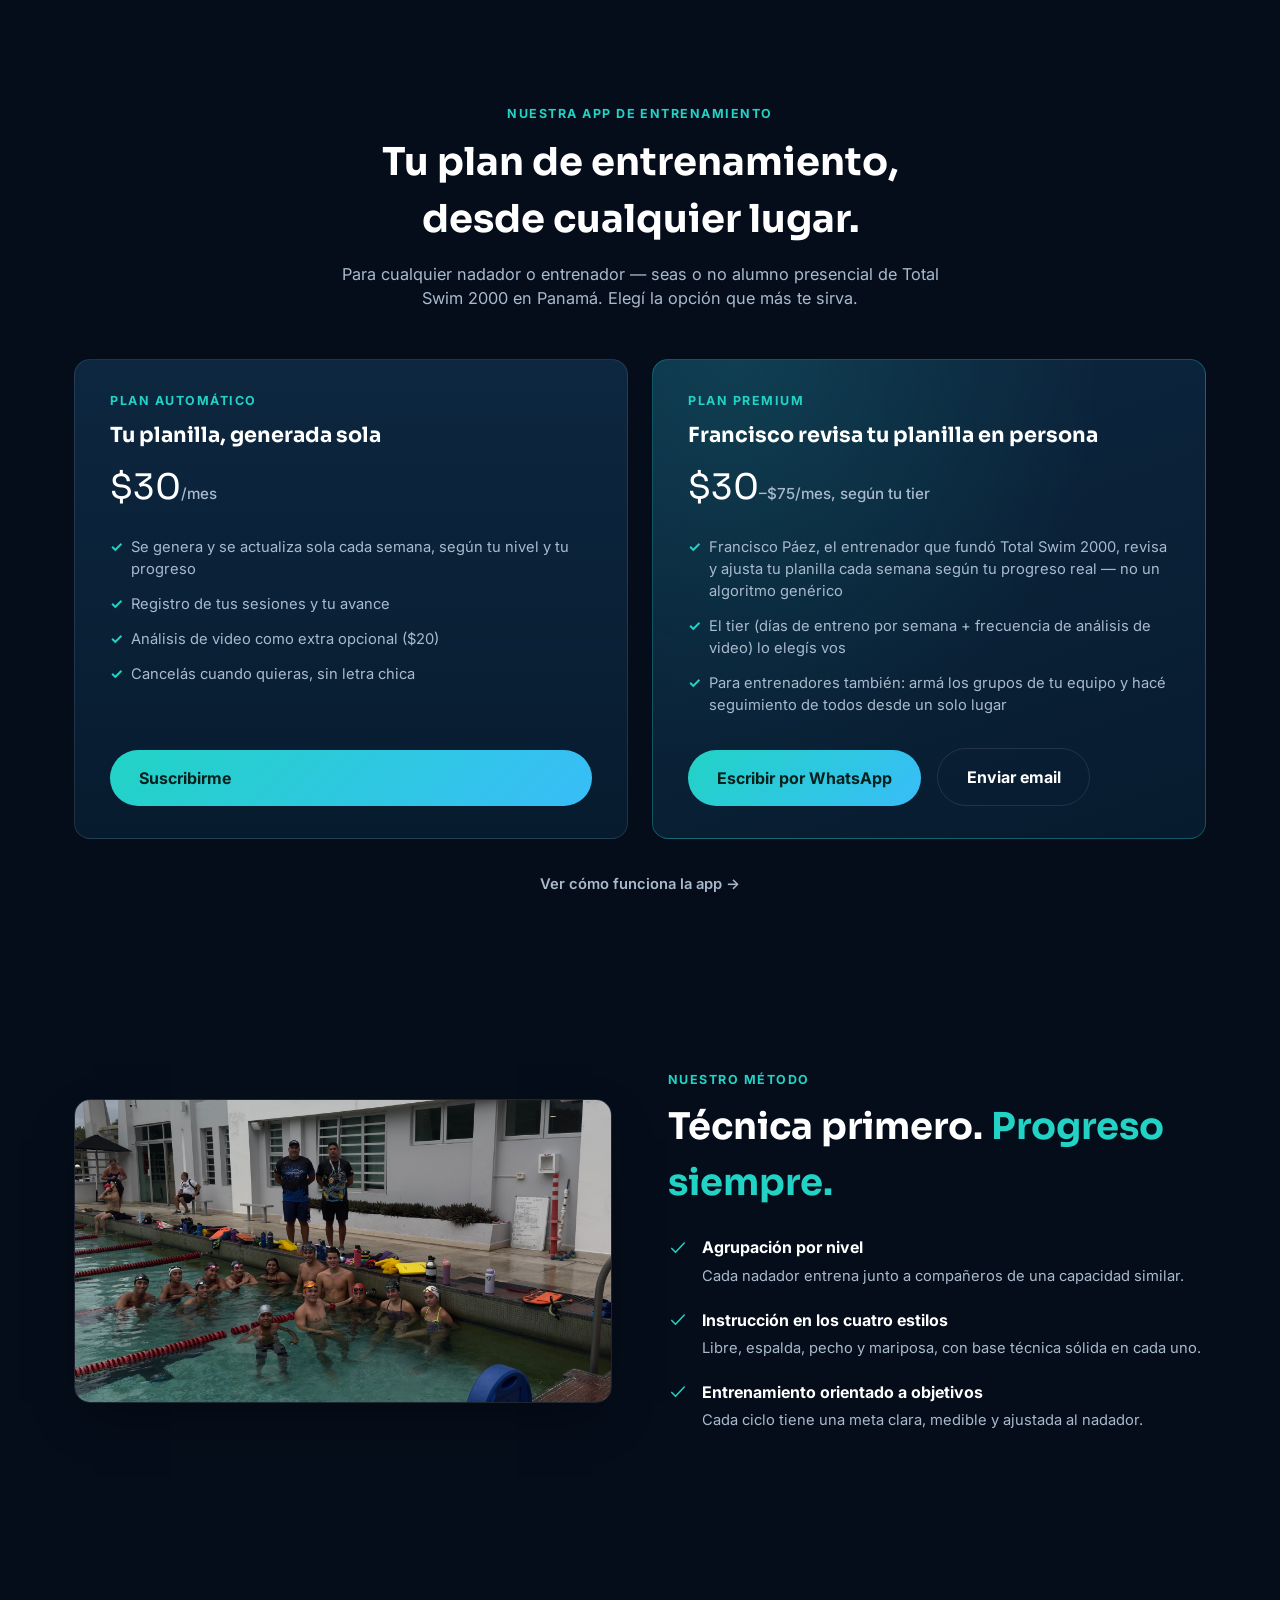
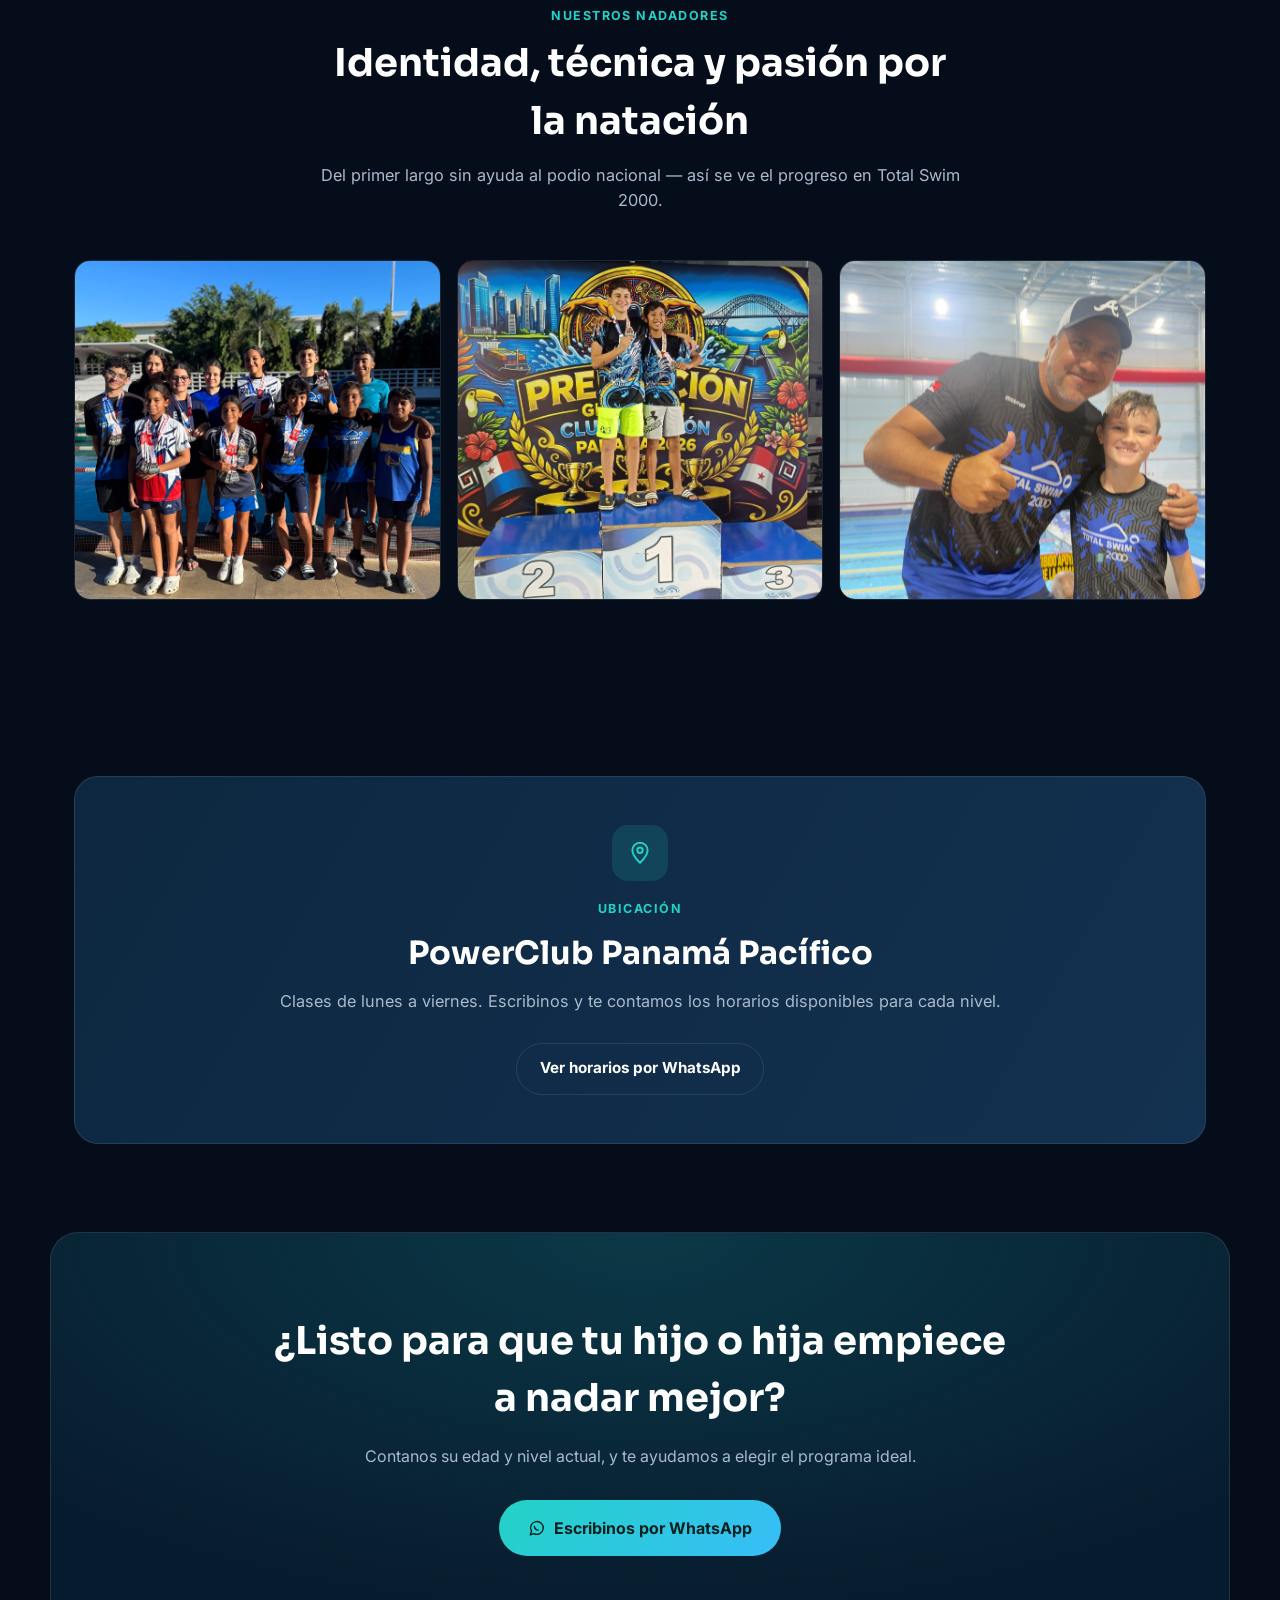
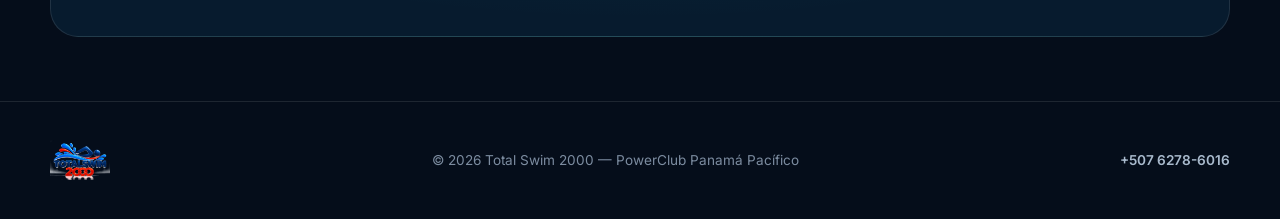
==== commit 13cd9ec6: "Mostrar las dos opciones de la app: automática (Hotmart) y Premium (directa) - Plan Automático: 30 U" ====
--- a/index.html
+++ b/index.html
@@ -138,37 +138,40 @@
   </section>
 
   <section class="section" id="app">
-    <div class="app-promo-box">
-      <div class="app-promo-copy">
-        <p class="eyebrow">Nuestra app de entrenamiento</p>
-        <h2>Tu plan de entrenamiento, <span>desde cualquier lugar.</span></h2>
-        <p class="section-sub app-promo-sub">Para cualquier nadador o entrenador — seas o no alumno presencial de Total Swim 2000 en Panamá. Con Francisco Páez, el entrenador que fundó Total Swim 2000, detrás de cada planilla — no un algoritmo genérico.</p>
-        <ul class="app-features">
-          <li>
-            <div class="program-icon">
-              <svg width="22" height="22" viewBox="0 0 24 24" fill="none" stroke="currentColor" stroke-width="1.8" stroke-linecap="round" stroke-linejoin="round"><rect x="5" y="4.5" width="14" height="17" rx="1.6"/><rect x="8.5" y="3" width="7" height="3" rx="1"/><path d="M8.5 11h7M8.5 14.5h7M8.5 18h4"/></svg>
-            </div>
-            <div><strong>Planilla revisada por Francisco Páez</strong><span>Se arma según tu objetivo y tu nivel, pero no queda ahí: Francisco, el entrenador que fundó Total Swim 2000, la revisa y la ajusta personalmente cada semana según tu progreso real.</span></div>
-          </li>
-          <li>
-            <div class="program-icon">
-              <svg width="22" height="22" viewBox="0 0 24 24" fill="none" stroke="currentColor" stroke-width="1.8" stroke-linecap="round" stroke-linejoin="round"><circle cx="12" cy="12" r="9"/><path d="M10.2 8.7v6.6l5.6-3.3z"/></svg>
-            </div>
-            <div><strong>Video-análisis periódico</strong><span>Subí tu video nadando y recibí un diagnóstico técnico con lo que tenés que corregir.</span></div>
-          </li>
-          <li>
-            <div class="program-icon">
-              <svg width="22" height="22" viewBox="0 0 24 24" fill="none" stroke="currentColor" stroke-width="1.8" stroke-linecap="round" stroke-linejoin="round"><path d="M4 17h16l-1.6-9-3.4 3-2-6-2 6-3.4-3Z"/><path d="M6 20.5h12"/></svg>
-            </div>
-            <div><strong>Para entrenadores también</strong><span>Armá los grupos de tu equipo, cada uno con su propia planilla, y hacé seguimiento de todos desde un solo lugar.</span></div>
-          </li>
+    <div class="section-head">
+      <p class="eyebrow">Nuestra app de entrenamiento</p>
+      <h2>Tu plan de entrenamiento, <span>desde cualquier lugar.</span></h2>
+      <p class="section-sub">Para cualquier nadador o entrenador — seas o no alumno presencial de Total Swim 2000 en Panamá. Elegí la opción que más te sirva.</p>
+    </div>
+    <div class="plans-grid">
+      <article class="plan-card">
+        <p class="eyebrow">Plan Automático</p>
+        <h3>Tu planilla, generada sola</h3>
+        <p class="plan-price">$30<span>/mes</span></p>
+        <ul class="plan-features">
+          <li>Se genera y se actualiza sola cada semana, según tu nivel y tu progreso</li>
+          <li>Registro de tus sesiones y tu avance</li>
+          <li>Análisis de video como extra opcional ($20)</li>
+          <li>Cancelás cuando quieras, sin letra chica</li>
+        </ul>
+        <a class="btn btn-accent btn-lg" href="https://go.hotmart.com/V107844077X" target="_blank" rel="noopener">Suscribirme</a>
+      </article>
+      <article class="plan-card plan-card-premium">
+        <p class="eyebrow">Plan Premium</p>
+        <h3>Francisco revisa tu planilla en persona</h3>
+        <p class="plan-price">$30<span>–$75/mes, según tu tier</span></p>
+        <ul class="plan-features">
+          <li>Francisco Páez, el entrenador que fundó Total Swim 2000, revisa y ajusta tu planilla cada semana según tu progreso real — no un algoritmo genérico</li>
+          <li>El tier (días de entreno por semana + frecuencia de análisis de video) lo elegís vos</li>
+          <li>Para entrenadores también: armá los grupos de tu equipo y hacé seguimiento de todos desde un solo lugar</li>
         </ul>
         <div class="app-promo-actions">
-          <a class="btn btn-accent btn-lg" href="https://app.totalswim2000.com" target="_blank" rel="noopener">Probar la app</a>
-          <a class="btn btn-outline btn-lg" href="https://claude.ai/artifact/9fQPMPQ7ogerhgjXbEQewZ" target="_blank" rel="noopener">Ver cómo funciona</a>
-        </div>
-      </div>
-    </div>
+          <a class="btn btn-accent btn-lg" href="https://wa.me/50762786016?text=Hola%2C%20quiero%20informaci%C3%B3n%20sobre%20el%20plan%20Premium%20de%20Total%20Swim%202000" target="_blank" rel="noopener">Escribir por WhatsApp</a>
+          <a class="btn btn-outline btn-lg" href="mailto:microappsinteractivas@totalswim2000.com?subject=Plan%20Premium%20Total%20Swim%202000">Enviar email</a>
+        </div>
+      </article>
+    </div>
+    <p class="plans-footnote"><a href="como-funciona/">Ver cómo funciona la app →</a></p>
   </section>
 
   <section class="section method" id="metodo">
--- a/css/styles.css
+++ b/css/styles.css
@@ -155,6 +155,28 @@
 .app-features span { color: var(--ink-2); font-size: .92rem; }
 .app-promo-actions { display: flex; gap: 1rem; flex-wrap: wrap; }
 
+/* Plans (Automático vs Premium) */
+.plans-grid { display: grid; grid-template-columns: repeat(auto-fit, minmax(300px, 1fr)); gap: 1.5rem; }
+.plan-card {
+  background: linear-gradient(180deg, var(--navy-800), var(--navy-900));
+  border: 1px solid var(--border); border-radius: var(--radius);
+  padding: 2rem clamp(1.5rem, 3vw, 2.2rem); display: flex; flex-direction: column;
+}
+.plan-card-premium {
+  background: radial-gradient(120% 160% at 15% 0%, rgba(34,211,197,.14), transparent 55%), linear-gradient(160deg, var(--navy-800), var(--navy-900));
+  border-color: rgba(34,211,197,.3);
+}
+.plan-card h3 { font-size: 1.3rem; margin: 0 0 .6rem; }
+.plan-price { font-family: var(--font-display); font-size: 2.2rem; color: var(--ink-0); margin: 0 0 1.4rem; }
+.plan-price span { font-family: var(--font-body); font-size: .95rem; font-weight: 500; color: var(--ink-2); }
+.plan-features { display: flex; flex-direction: column; gap: .8rem; margin-bottom: 2rem; }
+.plan-features li { color: var(--ink-2); font-size: .92rem; padding-left: 1.3rem; position: relative; }
+.plan-features li::before { content: '✓'; position: absolute; left: 0; color: var(--accent); font-weight: 700; }
+.plan-card .btn, .plan-card .app-promo-actions { margin-top: auto; }
+.plans-footnote { text-align: center; margin-top: 2rem; }
+.plans-footnote a { color: var(--ink-2); font-weight: 600; font-size: .92rem; }
+.plans-footnote a:hover { color: var(--accent); }
+
 /* Method */
 .method { display: grid; grid-template-columns: 1fr 1fr; gap: 3.5rem; align-items: center; }
 .method-photo img { border-radius: var(--radius); box-shadow: var(--shadow); border: 1px solid var(--border); }
@@ -223,3 +245,22 @@
   .hero-stats { gap: 1.6rem; }
   .section { padding: 3.5rem 1.25rem; }
 }
+
+/* Página de contenido tipo artículo (Cómo funciona) */
+.article-header { max-width: 780px; margin: 0 auto; padding: 3.5rem 1.5rem 1rem; }
+.article-header .eyebrow { margin-bottom: .8rem; }
+.article-header h1 { font-size: clamp(1.9rem, 4vw, 2.6rem); }
+.article-header p { color: var(--ink-2); margin-top: 1rem; font-size: 1.05rem; }
+.prose { max-width: 780px; margin: 0 auto; padding: 1rem 1.5rem 4rem; }
+.prose h2 { font-size: 1.4rem; margin: 2.4rem 0 1rem; padding-top: 1.2rem; border-top: 1px solid var(--border); }
+.prose h2:first-child { margin-top: 0; padding-top: 0; border-top: none; }
+.prose p { color: var(--ink-1); line-height: 1.7; margin: 0 0 1rem; }
+.prose strong { color: var(--ink-0); }
+.prose ul, .prose ol { margin: 0 0 1.2rem; padding-left: 1.3rem; color: var(--ink-1); line-height: 1.7; }
+.prose li { margin-bottom: .5rem; }
+.prose table { width: 100%; border-collapse: collapse; margin: 0 0 1.2rem; font-size: .92rem; }
+.prose th, .prose td { text-align: left; padding: .7rem .8rem; border-bottom: 1px solid var(--border); vertical-align: top; }
+.prose th { color: var(--accent); font-size: .78rem; text-transform: uppercase; letter-spacing: .04em; }
+.prose td:first-child { color: var(--ink-0); font-weight: 600; white-space: nowrap; }
+.prose .faq-q { color: var(--ink-0); font-weight: 700; margin-bottom: .3rem; }
+.prose .cta-inline { text-align: center; padding: 2.5rem 0 0; }
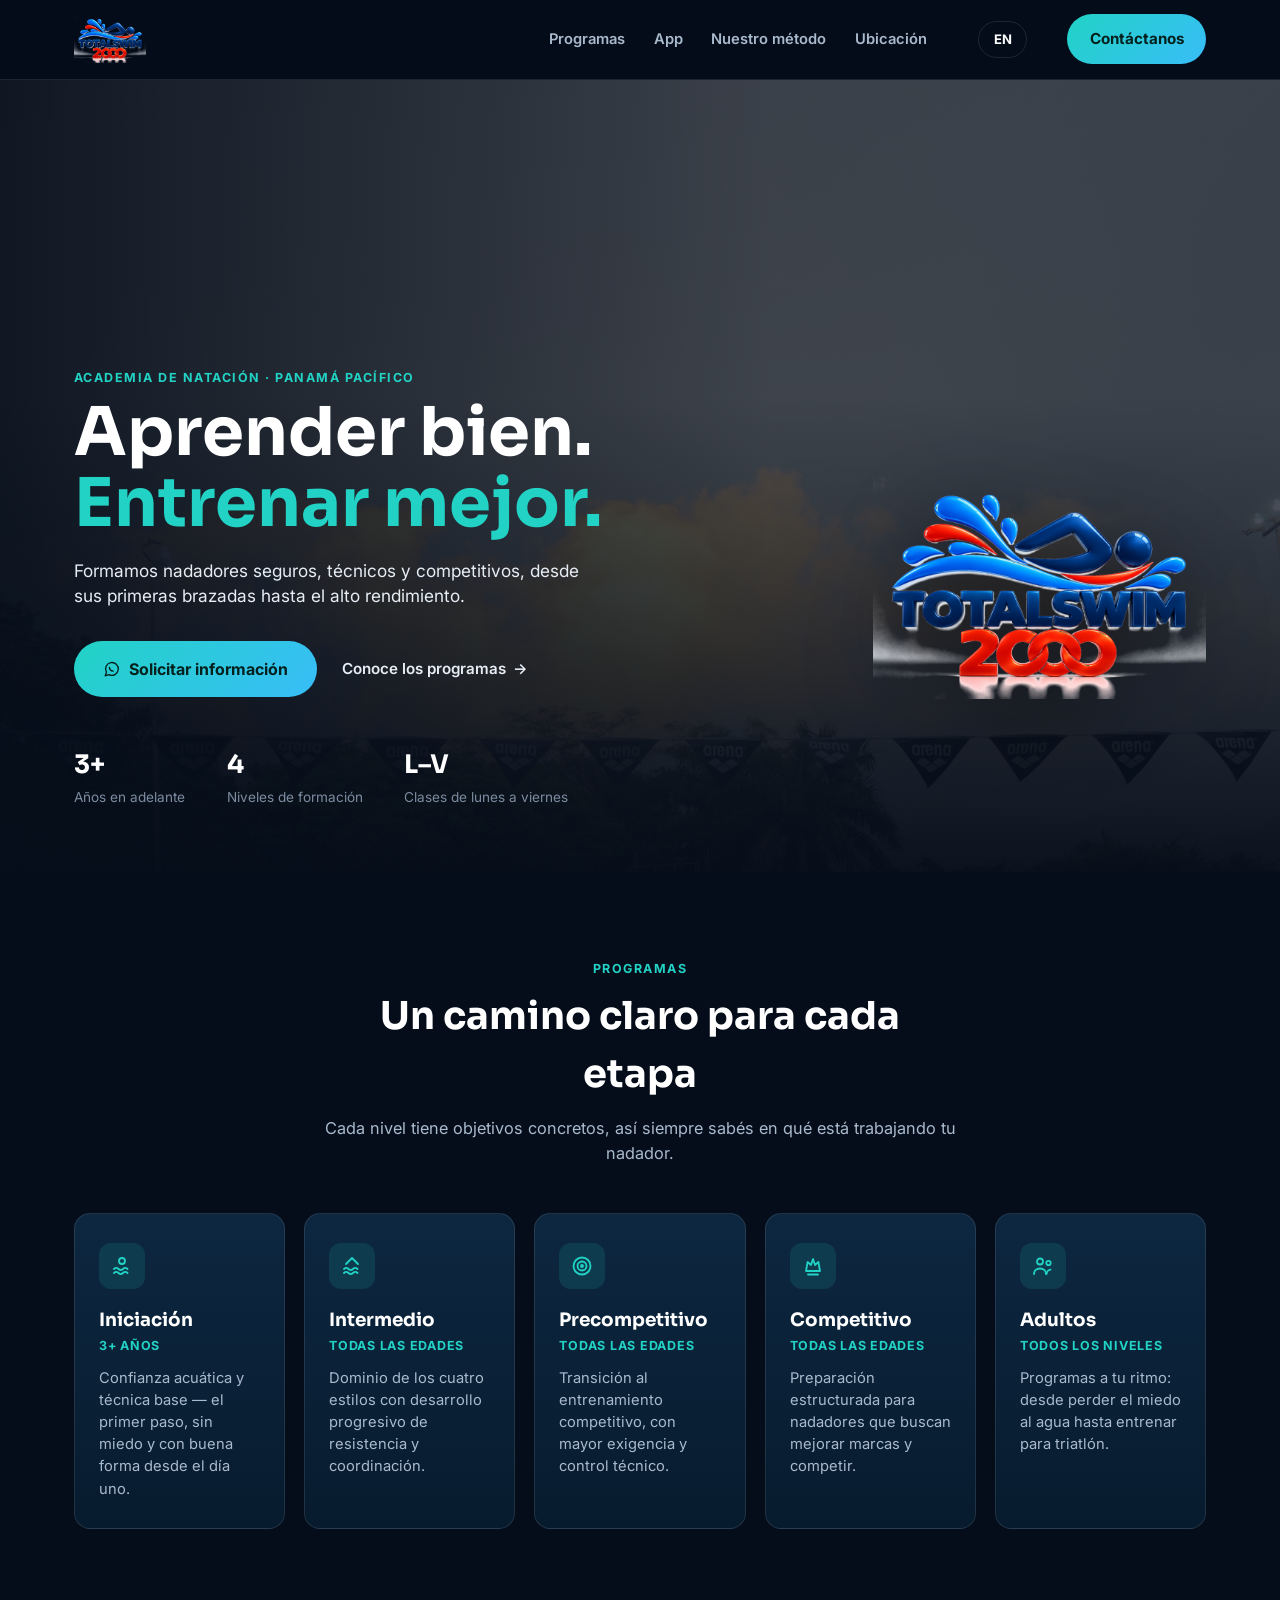
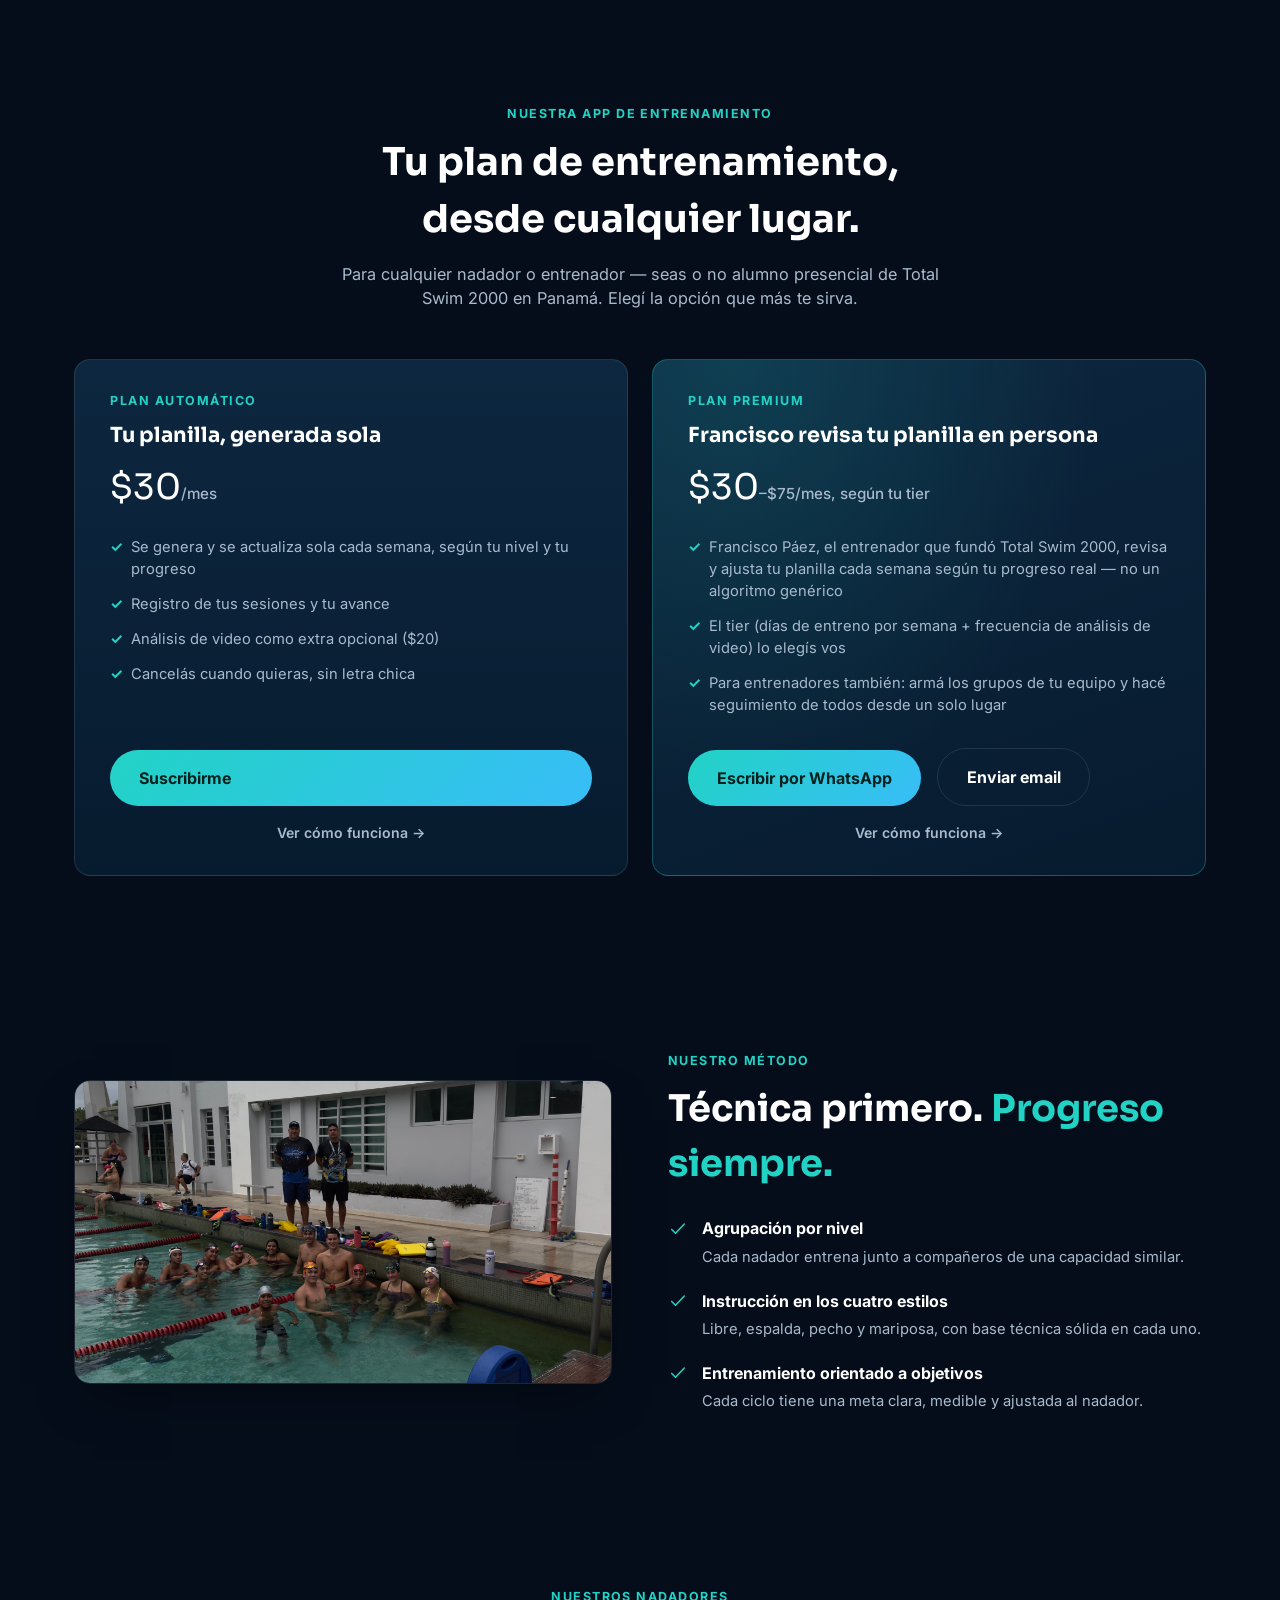
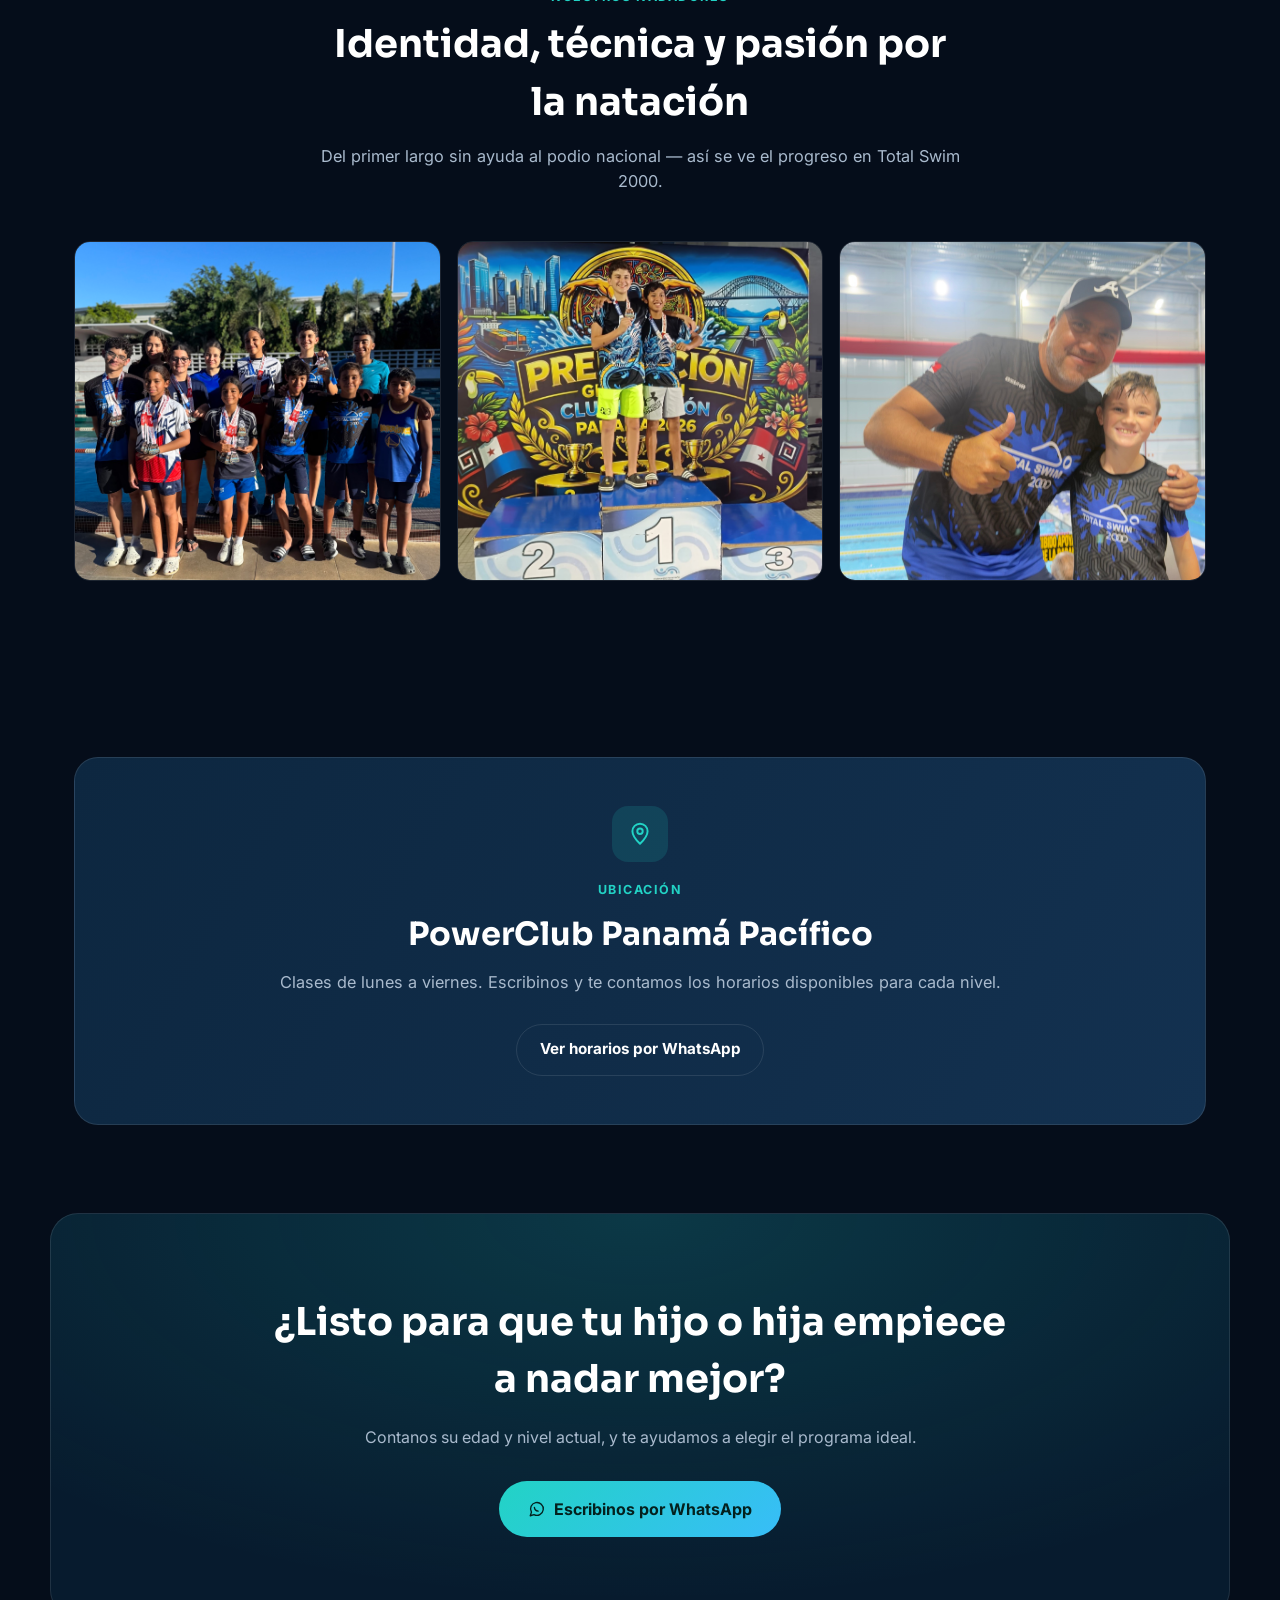
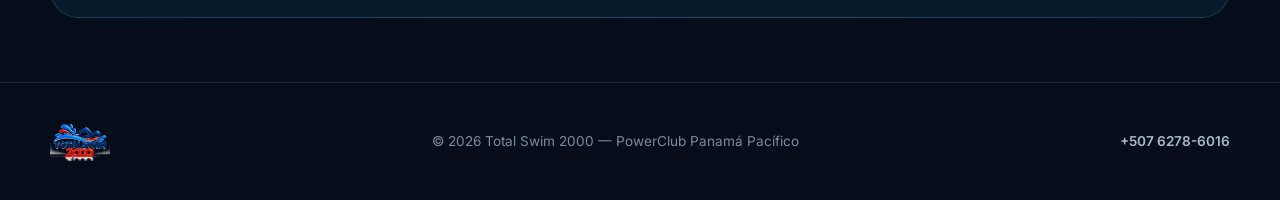
==== commit 24dbcfbc: "Agregar una guía 'cómo funciona' separada para cada plan Antes había un solo link de 'cómo funciona'" ====
--- a/index.html
+++ b/index.html
@@ -155,6 +155,7 @@
           <li>Cancelás cuando quieras, sin letra chica</li>
         </ul>
         <a class="btn btn-accent btn-lg" href="https://go.hotmart.com/V107844077X" target="_blank" rel="noopener">Suscribirme</a>
+        <a class="plan-howto" href="como-funciona-automatico/">Ver cómo funciona →</a>
       </article>
       <article class="plan-card plan-card-premium">
         <p class="eyebrow">Plan Premium</p>
@@ -169,9 +170,9 @@
           <a class="btn btn-accent btn-lg" href="https://wa.me/50762786016?text=Hola%2C%20quiero%20informaci%C3%B3n%20sobre%20el%20plan%20Premium%20de%20Total%20Swim%202000" target="_blank" rel="noopener">Escribir por WhatsApp</a>
           <a class="btn btn-outline btn-lg" href="mailto:microappsinteractivas@totalswim2000.com?subject=Plan%20Premium%20Total%20Swim%202000">Enviar email</a>
         </div>
-      </article>
-    </div>
-    <p class="plans-footnote"><a href="como-funciona/">Ver cómo funciona la app →</a></p>
+        <a class="plan-howto" href="como-funciona/">Ver cómo funciona →</a>
+      </article>
+    </div>
   </section>
 
   <section class="section method" id="metodo">
--- a/css/styles.css
+++ b/css/styles.css
@@ -173,9 +173,8 @@
 .plan-features li { color: var(--ink-2); font-size: .92rem; padding-left: 1.3rem; position: relative; }
 .plan-features li::before { content: '✓'; position: absolute; left: 0; color: var(--accent); font-weight: 700; }
 .plan-card .btn, .plan-card .app-promo-actions { margin-top: auto; }
-.plans-footnote { text-align: center; margin-top: 2rem; }
-.plans-footnote a { color: var(--ink-2); font-weight: 600; font-size: .92rem; }
-.plans-footnote a:hover { color: var(--accent); }
+.plan-howto { display: block; text-align: center; margin-top: 1rem; color: var(--ink-2); font-weight: 600; font-size: .88rem; }
+.plan-howto:hover { color: var(--accent); }
 
 /* Method */
 .method { display: grid; grid-template-columns: 1fr 1fr; gap: 3.5rem; align-items: center; }
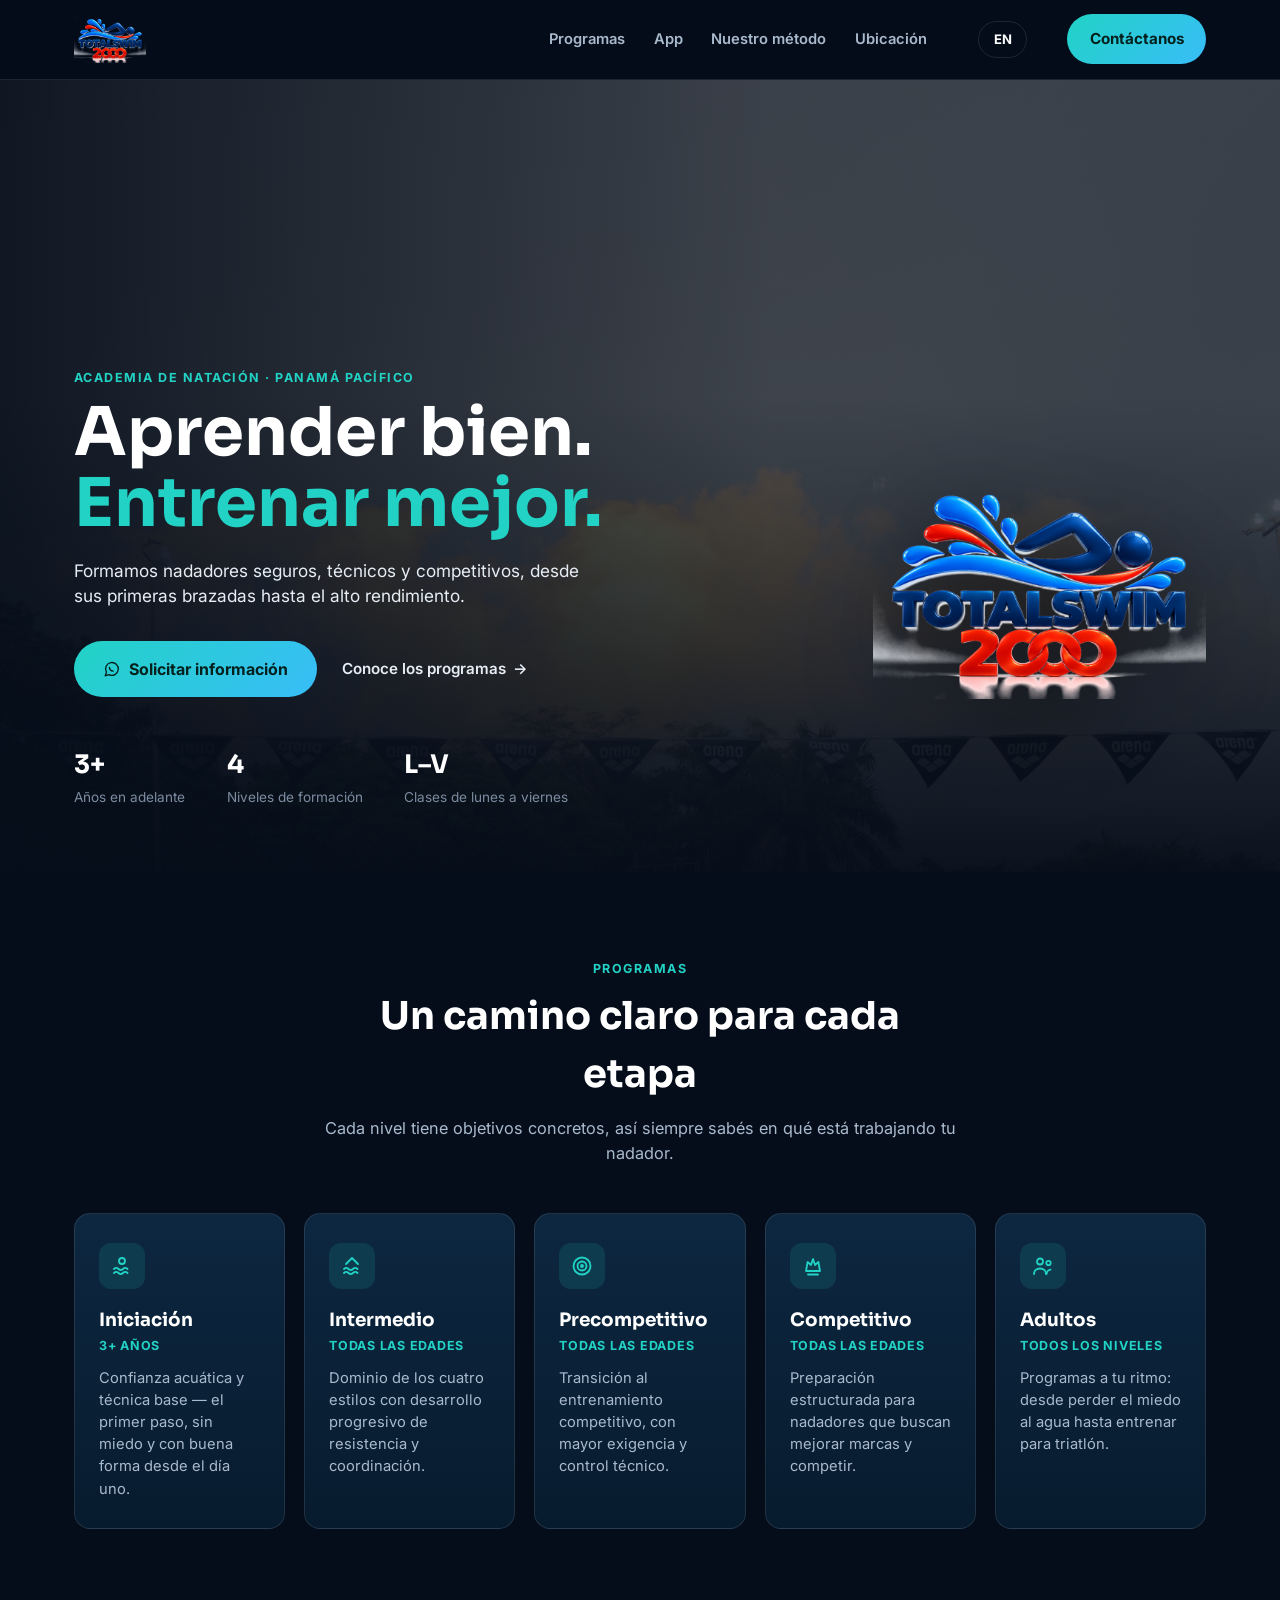
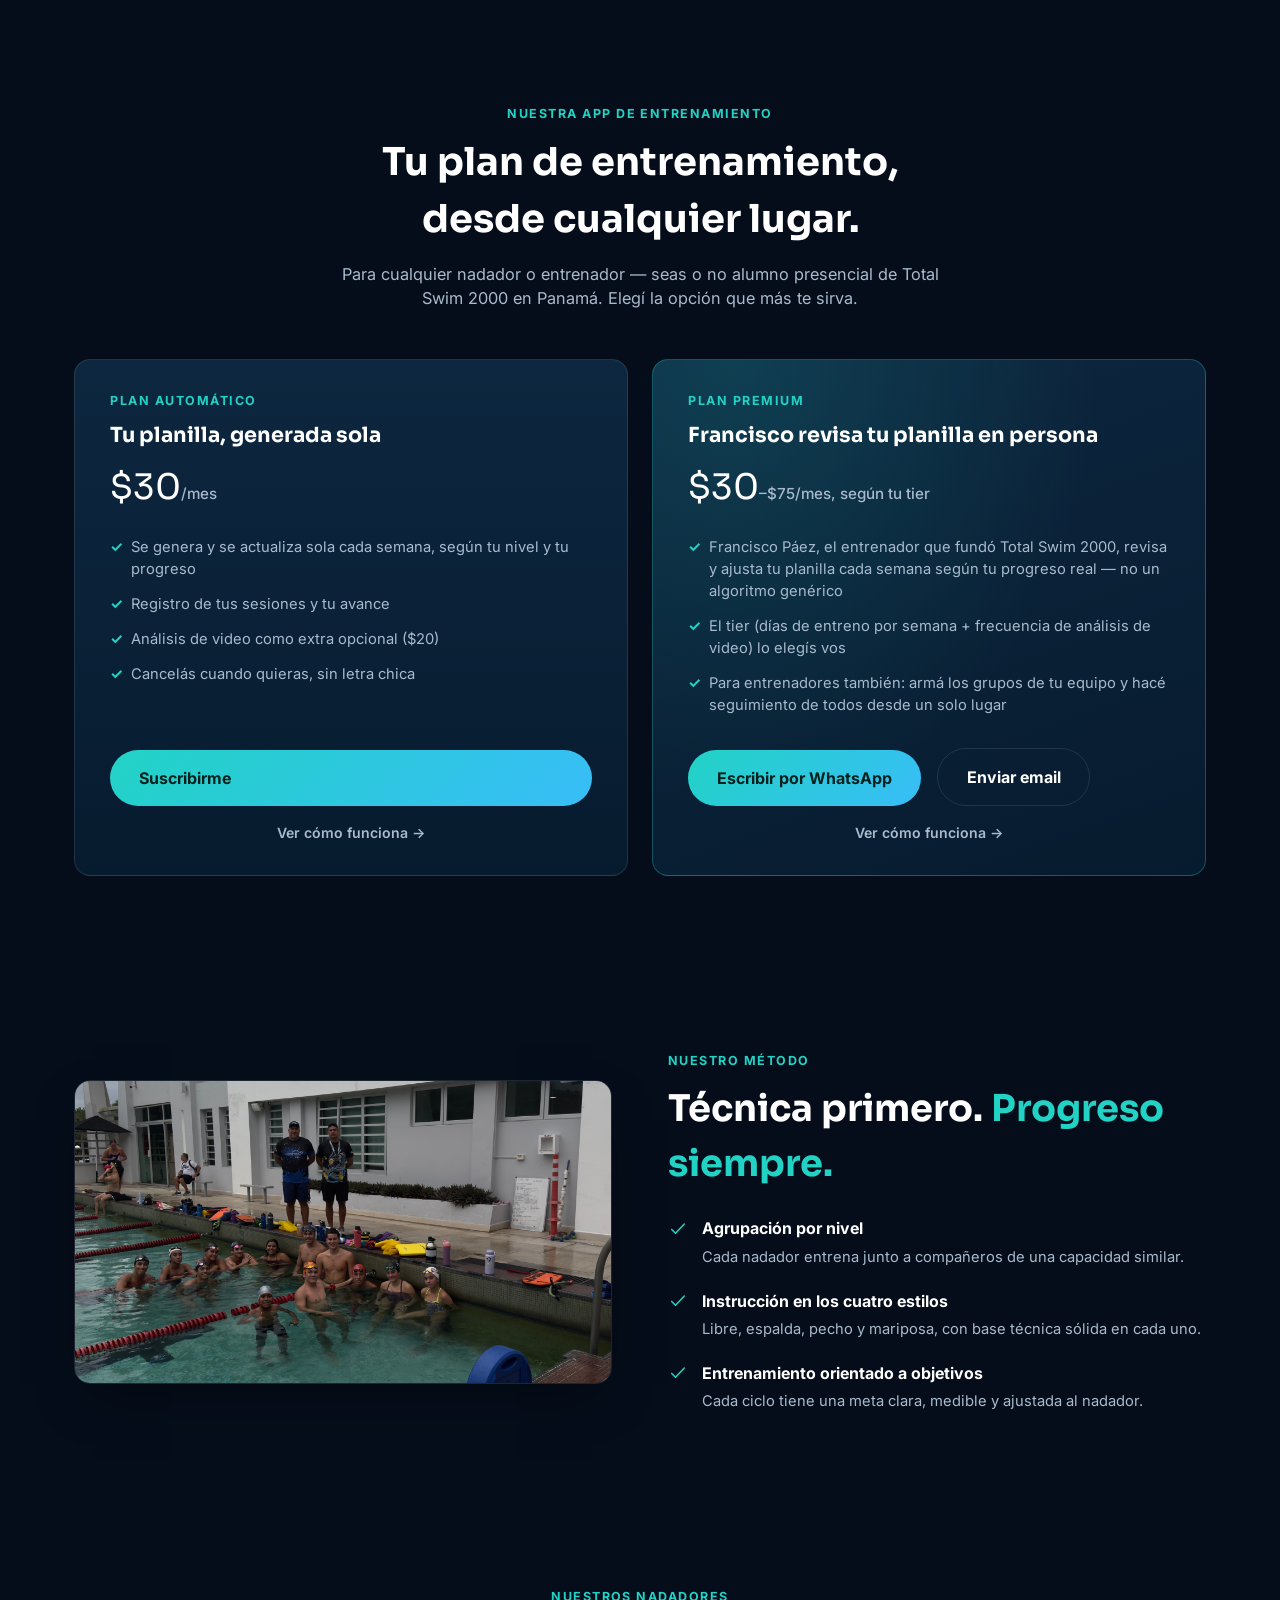
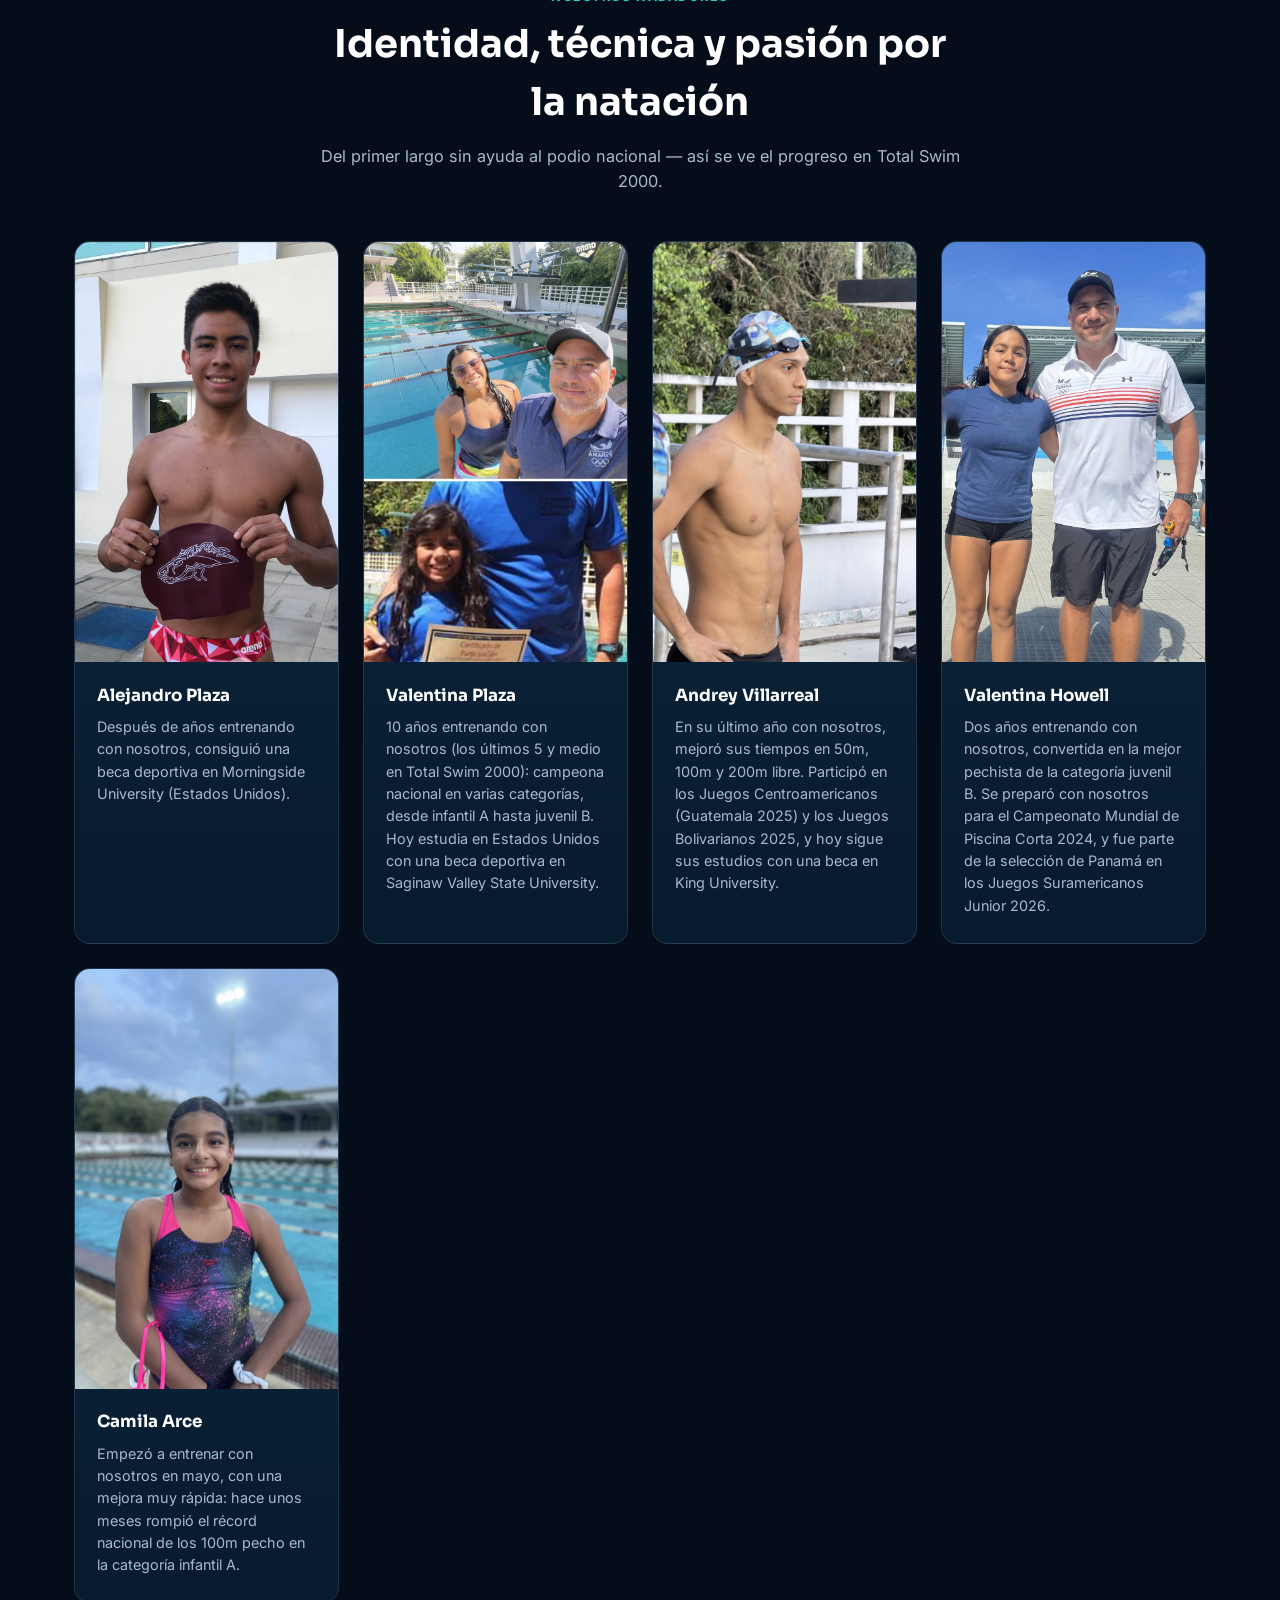
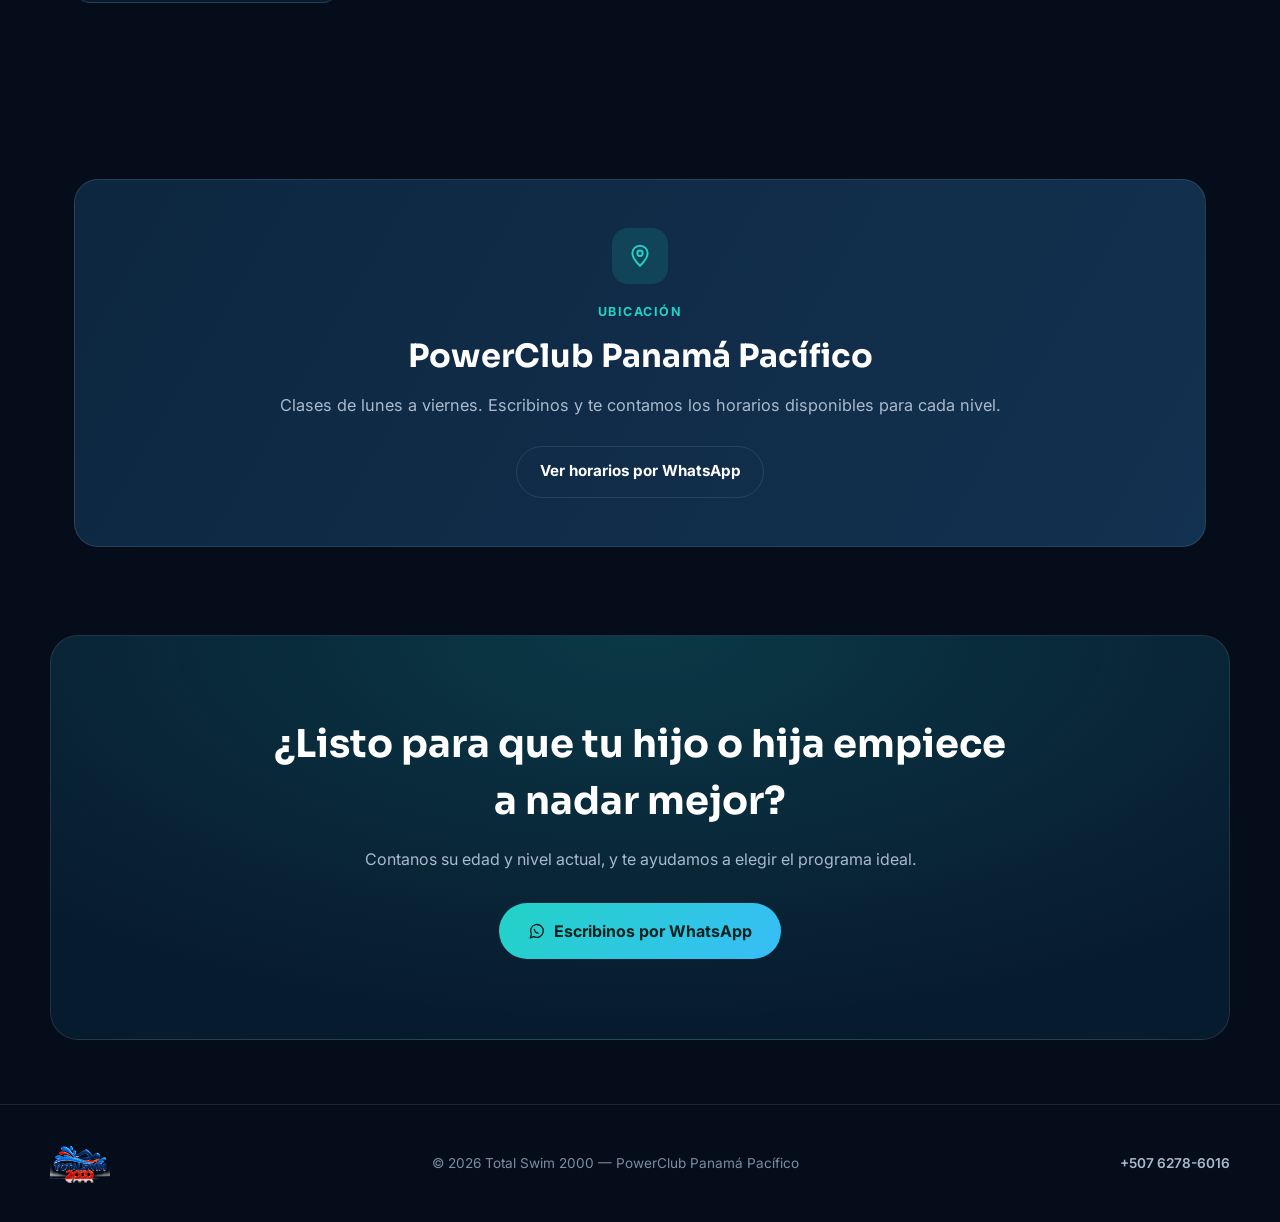
==== commit 7dc83711: "Ampliar la sección de logros con 5 nadadores reales (foto + historia) Antes era una grilla de 3 foto" ====
--- a/index.html
+++ b/index.html
@@ -205,10 +205,42 @@
       <h2>Identidad, técnica y pasión por la natación</h2>
       <p class="section-sub">Del primer largo sin ayuda al podio nacional — así se ve el progreso en Total Swim 2000.</p>
     </div>
-    <div class="achv-grid">
-      <img src="assets/photos/achievement-nacional2025.jpg" alt="Nadador de Total Swim 2000 con medallas del Campeonato Nacional de Natación 2025" loading="lazy">
-      <img src="assets/photos/podium-panama2026.jpg" alt="Nadadores con medallas en Campeonato de Panamá 2026" loading="lazy">
-      <img src="assets/photos/coach-swimmer.jpg" alt="Entrenador de Total Swim 2000 con un nadador" loading="lazy">
+    <div class="achv-cards">
+      <article class="achv-card">
+        <img src="assets/photos/achievement-alejandro-plaza.jpg" alt="Alejandro Plaza, nadador de Total Swim 2000" loading="lazy">
+        <div class="achv-card-body">
+          <h3>Alejandro Plaza</h3>
+          <p>Después de años entrenando con nosotros, consiguió una beca deportiva en Morningside University (Estados Unidos).</p>
+        </div>
+      </article>
+      <article class="achv-card">
+        <img src="assets/photos/achievement-valentina-plaza.jpg" alt="Valentina Plaza, nadadora de Total Swim 2000" loading="lazy">
+        <div class="achv-card-body">
+          <h3>Valentina Plaza</h3>
+          <p>10 años entrenando con nosotros (los últimos 5 y medio en Total Swim 2000): campeona nacional en varias categorías, desde infantil A hasta juvenil B. Hoy estudia en Estados Unidos con una beca deportiva en Saginaw Valley State University.</p>
+        </div>
+      </article>
+      <article class="achv-card">
+        <img src="assets/photos/achievement-andrey-villarreal.jpg" alt="Andrey Villarreal, nadador de Total Swim 2000" loading="lazy">
+        <div class="achv-card-body">
+          <h3>Andrey Villarreal</h3>
+          <p>En su último año con nosotros, mejoró sus tiempos en 50m, 100m y 200m libre. Participó en los Juegos Centroamericanos (Guatemala 2025) y los Juegos Bolivarianos 2025, y hoy sigue sus estudios con una beca en King University.</p>
+        </div>
+      </article>
+      <article class="achv-card">
+        <img src="assets/photos/achievement-valentina-howell.jpg" alt="Valentina Howell, nadadora de Total Swim 2000" loading="lazy">
+        <div class="achv-card-body">
+          <h3>Valentina Howell</h3>
+          <p>Dos años entrenando con nosotros, convertida en la mejor pechista de la categoría juvenil B. Se preparó con nosotros para el Campeonato Mundial de Piscina Corta 2024, y fue parte de la selección de Panamá en los Juegos Suramericanos Junior 2026.</p>
+        </div>
+      </article>
+      <article class="achv-card">
+        <img src="assets/photos/achievement-camila-arce.jpg" alt="Camila Arce, nadadora de Total Swim 2000" loading="lazy">
+        <div class="achv-card-body">
+          <h3>Camila Arce</h3>
+          <p>Empezó a entrenar con nosotros en mayo, con una mejora muy rápida: hace unos meses rompió el récord nacional de los 100m pecho en la categoría infantil A.</p>
+        </div>
+      </article>
     </div>
   </section>
 
--- a/css/styles.css
+++ b/css/styles.css
@@ -193,11 +193,20 @@
 }
 
 /* Achievements */
-.achv-grid { display: grid; grid-template-columns: repeat(3, 1fr); gap: 1rem; }
-.achv-grid img { width: 100%; height: 340px; object-fit: cover; border-radius: var(--radius); border: 1px solid var(--border); }
+.achv-cards { display: grid; grid-template-columns: repeat(auto-fit, minmax(230px, 1fr)); gap: 1.5rem; }
+.achv-card {
+  background: linear-gradient(180deg, var(--navy-800), var(--navy-900));
+  border: 1px solid var(--border); border-radius: var(--radius);
+  overflow: hidden; display: flex; flex-direction: column;
+  transition: transform .18s ease, border-color .18s ease;
+}
+.achv-card:hover { transform: translateY(-4px); border-color: rgba(34,211,197,.4); }
+.achv-card img { width: 100%; height: 420px; object-fit: cover; object-position: top center; display: block; }
+.achv-card-body { padding: 1.3rem 1.4rem 1.6rem; }
+.achv-card-body h3 { font-size: 1.05rem; margin: 0 0 .5rem; }
+.achv-card-body p { color: var(--ink-2); font-size: .9rem; line-height: 1.55; margin: 0; }
 @media (max-width: 780px) {
-  .achv-grid { grid-template-columns: 1fr; }
-  .achv-grid img { height: 260px; }
+  .achv-card img { height: 360px; }
 }
 
 /* Location */
